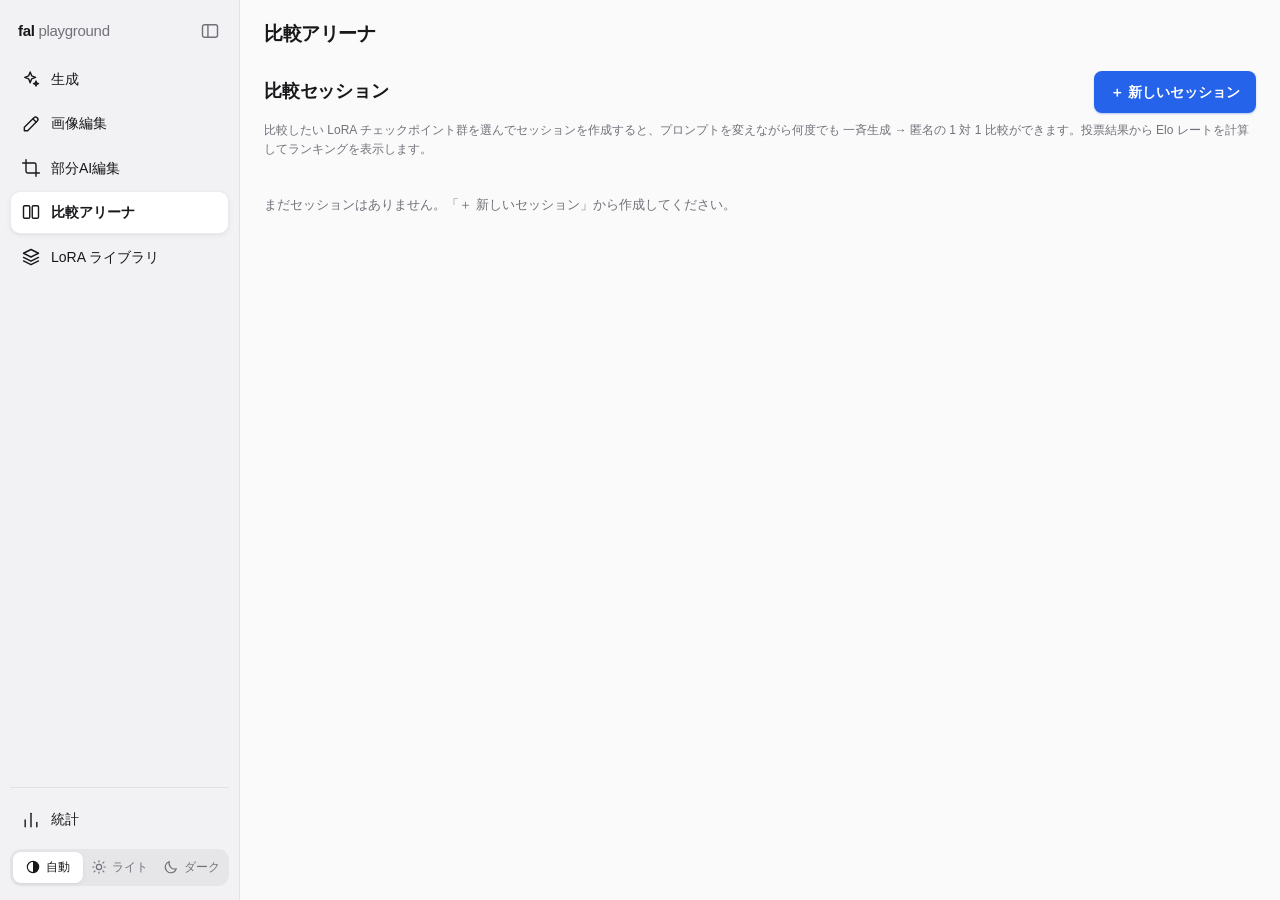
==== arena.html @ c0478696 "比較アリーナ: リーダーボードに Elo グラフを併記 Elo の数字だけでは「どの学習ステップでピークか」「その後は落ちているか」 といった傾向がつかみにくかったので、チェックポイントを学習ステップ" ====
<!doctype html>
<html lang="ja" data-theme="auto">
<head>
<meta charset="utf-8">
<meta name="viewport" content="width=device-width, initial-scale=1, viewport-fit=cover">
<title>LoRA 比較アリーナ - fal playground</title>
<link rel="stylesheet" href="style.css">
<script>
/* 保存済みのテーマとサイドバーの開閉は、描画前に反映する。
   後から JS で当てると、明→暗の切り替わりや幅の跳ねが一瞬見えてしまう */
(function () {
  try {
    var d = document.documentElement, s = localStorage;
    d.dataset.theme = s.getItem('fal_theme') || 'auto';
    d.dataset.sidebar = s.getItem('fal_sidebar') || 'open';
  } catch (e) { /* ストレージが使えない環境では既定のまま */ }
})();
</script>
<script src="store.js" defer></script>
<script src="lora-library.js" defer></script>
<script src="device-sync.js" defer></script>
<script src="arena-chart.js" defer></script>
<script src="arena.js" defer></script>
</head>
<body>

<div class="shell">

<!-- サイドバーの中身は shell.js が描画する（全ページ共通） -->
<aside id="appSidebar" class="sidebar" aria-label="ナビゲーション"></aside>

<div class="shell-body">

<main class="arena-main">

  <!-- セッション一覧 -->
  <section id="sessionListView">
    <div class="arena-head">
      <h2>比較セッション</h2>
      <button id="newSessionBtn" class="primary-btn">＋ 新しいセッション</button>
    </div>
    <p class="hint">
      比較したい LoRA チェックポイント群を選んでセッションを作成すると、プロンプトを変えながら何度でも
      一斉生成 → 匿名の 1 対 1 比較ができます。投票結果から Elo レートを計算してランキングを表示します。
    </p>
    <div id="sessionList" class="session-list"></div>
  </section>

  <!-- セッション詳細 -->
  <section id="sessionView" hidden>
    <div class="session-head">
      <button id="backBtn" class="ghost-btn small" type="button">← 一覧</button>
      <h2 id="sessionTitle"></h2>
      <span id="sessionMeta" class="meta"></span>
      <button id="deleteSessionBtn" class="ghost-btn small danger" type="button">セッションを削除</button>
    </div>

    <div class="arena-layout">
      <div class="arena-col-main">

        <div class="panel arena-panel">
          <h3>新しいラウンド（全チェックポイントで一斉生成）</h3>
          <label class="field">
            <span class="label">プロンプト</span>
            <textarea id="roundPrompt" rows="3" placeholder="生成したい画像を英語で記述..." spellcheck="false"></textarea>
          </label>
          <div class="row">
            <label class="field">
              <span class="label">サイズ</span>
              <select id="roundSize"></select>
            </label>
            <label class="field num-field">
              <span class="label">ステップ数</span>
              <input id="roundSteps" type="number" min="1" max="100" placeholder="既定">
            </label>
            <label class="field num-field">
              <span class="label">ガイダンス</span>
              <input id="roundGuidance" type="number" min="0" max="30" step="0.5" placeholder="既定">
            </label>
          </div>
          <div class="round-start-row">
            <button id="startRoundBtn" class="primary-btn" type="button">生成する</button>
            <button id="abortRoundBtn" class="ghost-btn" type="button" hidden>中断</button>
            <div id="roundProgress" class="status" hidden></div>
          </div>
          <div id="arenaError" class="error" role="alert" hidden></div>
        </div>

        <div class="panel arena-panel" id="votePanel" hidden>
          <div class="vote-head">
            <h3>匿名比較</h3>
            <span id="voteRoundLabel" class="meta"></span>
            <span id="voteCount" class="meta"></span>
          </div>
          <div class="vote-pair">
            <div class="vote-side">
              <img id="voteImgA" alt="A">
              <button id="voteABtn" class="primary-btn" type="button">← こちらが良い</button>
            </div>
            <div class="vote-side">
              <img id="voteImgB" alt="B">
              <button id="voteBBtn" class="primary-btn" type="button">こちらが良い →</button>
            </div>
          </div>
          <div class="vote-actions">
            <button id="voteDrawBtn" class="ghost-btn" type="button">引き分け（D）</button>
            <button id="voteSkipBtn" class="ghost-btn" type="button">スキップ（S）</button>
            <button id="voteUndoBtn" class="ghost-btn" type="button">直前の投票を取り消す</button>
          </div>
          <div class="hint">キーボード: ← / → で投票、D 引き分け、S スキップ。画像クリックで拡大（拡大中も ← / → は投票）。</div>
          <div id="voteLog" class="vote-log"></div>
        </div>

      </div>
      <div class="arena-col-side">

        <div class="panel arena-panel">
          <div class="lb-head">
            <h3>リーダーボード（Elo）</h3>
            <select id="lbScope"></select>
          </div>
          <div id="lbChartWrap" class="lb-chart-wrap" hidden>
            <div class="lb-chart-head">
              <span class="meta">Elo と 90% 区間（点にホバーで詳細）</span>
              <div id="lbOrder" class="seg lb-order" role="group" aria-label="グラフの並び順">
                <button type="button" class="seg-btn active" data-order="step">ステップ順</button>
                <button type="button" class="seg-btn" data-order="elo">Elo 順</button>
              </div>
            </div>
            <div id="lbChart" class="lb-chart"></div>
          </div>
          <table class="lb-table">
            <thead>
              <tr><th>#</th><th>チェックポイント</th><th class="num">Elo</th><th class="num">試合</th><th class="num">勝-分-負</th></tr>
            </thead>
            <tbody id="lbBody"></tbody>
          </table>
          <div id="lbStatus" class="lb-status" hidden></div>
          <div id="lbEmpty" class="hint" hidden>まだ投票がありません。ラウンドを生成して匿名比較で投票すると、ここにランキングが表示されます。</div>
        </div>

        <div class="panel arena-panel">
          <h3>ラウンド履歴</h3>
          <div id="roundList" class="round-list"></div>
        </div>

      </div>
    </div>
  </section>
</main>

</div><!-- /.shell-body -->
</div><!-- /.shell -->

<!-- セッション作成ダイアログ -->
<dialog id="sessionDialog" class="key-dialog session-dialog">
  <form method="dialog" class="key-form">
    <h2>新しい比較セッション</h2>
    <label class="field">
      <span class="label">セッション名</span>
      <input id="sessionName" type="text" spellcheck="false" autocomplete="off">
    </label>
    <div class="row">
      <label class="field">
        <span class="label">モデル</span>
        <select id="sessionModel"></select>
      </label>
      <label class="field num-field scale-field">
        <span class="label">LoRA scale</span>
        <input id="sessionScale" type="number" min="0" max="2" step="0.05" value="1">
      </label>
    </div>
    <label class="field" id="sessionCustomModelField" hidden>
      <span class="label">カスタムモデル ID</span>
      <input id="sessionCustomModel" type="text" placeholder="fal-ai/..." spellcheck="false">
    </label>

    <div class="field">
      <span class="label">参加チェックポイント（LoRA ライブラリから選択）</span>
      <div class="range-row">
        <select id="rangeStart"></select>
        <span class="range-tilde">〜</span>
        <select id="rangeEnd"></select>
        <button id="rangeAddBtn" class="ghost-btn small" type="button">範囲を選択</button>
      </div>
      <div class="plist-actions">
        <button id="plistAllBtn" class="ghost-btn small" type="button">すべて選択</button>
        <button id="plistNoneBtn" class="ghost-btn small" type="button">すべて解除</button>
        <span id="plistCount" class="meta"></span>
      </div>
      <div id="plist" class="plist"></div>
      <div class="hint">2 つの LoRA を「範囲を選択」で指定すると、名前順（バージョン番号順）でその間にあるチェックポイントもすべて個別の参加者として選択されます。</div>
    </div>

    <div id="sessionDialogError" class="error" hidden></div>
    <div class="key-actions">
      <button value="cancel" class="ghost-btn" formnovalidate type="submit">キャンセル</button>
      <button value="create" id="createSessionBtn" class="primary-btn" type="submit">セッションを作成</button>
    </div>
  </form>
</dialog>

<div id="lightbox" class="lightbox" hidden>
  <button id="lightboxClose" class="lightbox-close mobile-only" type="button" aria-label="閉じる">✕</button>
  <img alt="">
</div>

<script src="shell.js"></script>
</body>
</html>
---- style.css ----
/* ---------- theme ---------- */
:root {
  --bg: #fafafa;
  --panel: #ffffff;
  --text: #18181b;
  --muted: #71717a;
  --border: #e4e4e7;
  --accent: #2563eb;
  --accent-hover: #1d4ed8;
  --accent-text: #ffffff;
  --danger: #dc2626;
  --warn: #d97706;
  --success: #16a34a;
  /* 重なりの階層はシャドウの深さで表現する（浮いているものほど深い） */
  --shadow: 0 1px 2px rgb(0 0 0 / 0.04), 0 2px 6px rgb(0 0 0 / 0.04);
  --shadow-raised: 0 2px 6px rgb(0 0 0 / 0.06), 0 8px 24px rgb(0 0 0 / 0.10);
  --shadow-floating: 0 4px 12px rgb(0 0 0 / 0.10), 0 24px 60px rgb(0 0 0 / 0.22);
  /* 半透明マテリアル: バー類は背後をぼかして透かし、コンテンツが下を流れる */
  --material: rgb(255 255 255 / 0.72);
  --hairline: rgb(0 0 0 / 0.07);
  /* サイドバーは本文よりわずかに沈ませて、操作の層と内容の層を分ける */
  --sidebar-bg: #f2f2f4;
  --nav-hover: rgb(0 0 0 / 0.05);
  --nav-active: color-mix(in srgb, var(--accent) 12%, transparent);
  /* 現在地の項目。サイドバーより明るい面を置いて浮かせる（色では示さない） */
  --nav-current: #ffffff;
  --nav-current-edge: rgb(0 0 0 / 0.08);
  color-scheme: light;
}

[data-theme="dark"] {
  --bg: #101012;
  --panel: #18181b;
  --text: #f4f4f5;
  --muted: #a1a1aa;
  --border: #2a2a2e;
  --accent: #3b82f6;
  --accent-hover: #60a5fa;
  --accent-text: #0b1220;
  --danger: #f87171;
  --warn: #fbbf24;
  --success: #4ade80;
  --shadow: 0 1px 2px rgb(0 0 0 / 0.3), 0 2px 6px rgb(0 0 0 / 0.25);
  --shadow-raised: 0 2px 6px rgb(0 0 0 / 0.35), 0 8px 24px rgb(0 0 0 / 0.4);
  --shadow-floating: 0 4px 12px rgb(0 0 0 / 0.4), 0 24px 60px rgb(0 0 0 / 0.55);
  --material: rgb(20 20 23 / 0.72);
  --hairline: rgb(255 255 255 / 0.09);
  --sidebar-bg: #0b0b0d;
  --nav-hover: rgb(255 255 255 / 0.07);
  --nav-active: color-mix(in srgb, var(--accent) 20%, transparent);
  --nav-current: rgb(255 255 255 / 0.10);
  --nav-current-edge: rgb(255 255 255 / 0.14);
  color-scheme: dark;
}

@media (prefers-color-scheme: dark) {
  [data-theme="auto"] {
    --bg: #101012;
    --panel: #18181b;
    --text: #f4f4f5;
    --muted: #a1a1aa;
    --border: #2a2a2e;
    --accent: #3b82f6;
    --accent-hover: #60a5fa;
    --accent-text: #0b1220;
    --danger: #f87171;
    --warn: #fbbf24;
    --success: #4ade80;
    --shadow: 0 1px 2px rgb(0 0 0 / 0.3), 0 2px 6px rgb(0 0 0 / 0.25);
    --shadow-raised: 0 2px 6px rgb(0 0 0 / 0.35), 0 8px 24px rgb(0 0 0 / 0.4);
    --shadow-floating: 0 4px 12px rgb(0 0 0 / 0.4), 0 24px 60px rgb(0 0 0 / 0.55);
    --material: rgb(20 20 23 / 0.72);
    --hairline: rgb(255 255 255 / 0.09);
    --sidebar-bg: #0b0b0d;
    --nav-hover: rgb(255 255 255 / 0.07);
    --nav-active: color-mix(in srgb, var(--accent) 20%, transparent);
    --nav-current: rgb(255 255 255 / 0.10);
    --nav-current-edge: rgb(255 255 255 / 0.14);
    color-scheme: dark;
  }
}

/* ---------- shape ---------- */
:root {
  /* 角丸は 2 段階だけ。面（パネル・カード）と、その中の部品（入力・ボタン） */
  --radius-panel: 12px;
  --radius-control: 8px;
  /* サイドバーの幅。畳むとアイコンだけのレールになる */
  --sidebar-w: 240px;
}

[data-sidebar="rail"] { --sidebar-w: 64px; }

/* ---------- motion ---------- */
:root {
  /* 既定はオーバーシュートなしの減衰カーブ（damping 1.0 相当）。
     跳ねる動きは勢いを伴う操作にだけ使う */
  --spring: cubic-bezier(0.32, 0.72, 0, 1);
  --dur-press: 0.1s;   /* 押下は即時に */
  --dur-quick: 0.2s;
  --dur-move: 0.35s;
}

/* ---------- base ---------- */
* { box-sizing: border-box; }

[hidden] { display: none !important; }

body {
  margin: 0;
  font-family: -apple-system, BlinkMacSystemFont, "Segoe UI", Roboto,
    "Hiragino Sans", "Noto Sans JP", sans-serif;
  font-size: 14px;
  line-height: 1.6;
  background: var(--bg);
  color: var(--text);
  /* テーマ切替（自動含む）で明暗が急にジャンプしないようにならす */
  transition: background-color 0.25s ease, color 0.25s ease;
}

a { color: var(--accent); }

/* 見出しはサイズに応じてトラッキングを詰める（大きい文字ほど負に） */
h2, h3 { letter-spacing: -0.01em; line-height: 1.3; }

/* ---------- 画面遷移 ---------- */
/* 画面ごとに別ページなので、移るたびに一度白くなる。それが「ワンテンポ遅れる」
   印象の正体でもあるため、前後の画面を短くクロスフェードでつなぐ。
   サイドバーとページバーには名前を付けて前後で同じものとして扱わせ、
   その場に留めたまま本文だけを入れ替える（現在地のハイライトだけが移る）。
   未対応のブラウザでは何も起きない＝これまでどおり */
@view-transition { navigation: auto; }

.sidebar { view-transition-name: app-sidebar; }
.pagebar { view-transition-name: app-pagebar; }

::view-transition-old(root), ::view-transition-new(root),
::view-transition-old(app-sidebar), ::view-transition-new(app-sidebar),
::view-transition-old(app-pagebar), ::view-transition-new(app-pagebar) {
  animation-duration: var(--dur-quick);
  animation-timing-function: var(--spring);
}

/* ---------- shell（サイドバー + ページバー） ---------- */
/* 画面ごとの機能はすべて左のサイドバーに集約する。上部に横並びのバーを置くと、
   項目が増えるたびに幅を食い合い、スマホでは横スクロールに追いやられていた。
   縦に並べれば増減に強く、今どの画面にいるかも一目で分かる。 */

.shell {
  display: flex;
  align-items: flex-start;
  min-height: 100vh;
  min-height: 100svh;
}

.shell-body {
  flex: 1;
  min-width: 0;
}

.sidebar {
  position: sticky;
  top: 0;
  z-index: 40;
  flex: none;
  width: var(--sidebar-w);
  height: 100vh;
  height: 100svh;
  display: flex;
  flex-direction: column;
  gap: 4px;
  /* viewport-fit=cover 対応。左端の切り欠きにも潜らせない */
  padding: 14px 10px calc(14px + env(safe-area-inset-bottom));
  padding-top: calc(14px + env(safe-area-inset-top));
  padding-left: calc(10px + env(safe-area-inset-left));
  background: var(--sidebar-bg);
  border-right: 1px solid var(--hairline);
  /* 畳むときは幅だけを動かす。中身の位置は動かさない（視線が散る） */
  transition: width var(--dur-move) var(--spring);
  overflow-x: hidden;
  overflow-y: auto;
  scrollbar-width: thin;
}

/* 引き出しを開いたときの移動先。器そのものなのでリングは出さない */
.sidebar:focus { outline: none; }

.sidebar-head {
  display: flex;
  align-items: center;
  gap: 6px;
  min-height: 36px;
  padding: 0 2px 6px;
}

.sidebar-brand {
  flex: 1;
  min-width: 0;
  padding-left: 6px;
  font-size: 15px;
  font-weight: 700;
  letter-spacing: -0.02em;
  color: var(--text);
  text-decoration: none;
  white-space: nowrap;
  overflow: hidden;
  text-overflow: ellipsis;
}

.sidebar-brand span { font-weight: 400; color: var(--muted); }

.sidebar-btn {
  flex: none;
  width: 34px;
  height: 34px;
  display: grid;
  place-items: center;
  border: none;
  background: none;
  color: var(--muted);
  border-radius: var(--radius-control);
  transition: background var(--dur-quick) ease, color var(--dur-quick) ease;
}

.sidebar-btn:hover { background: var(--nav-hover); color: var(--text); }

/* 閉じる ✕ はドロワー（幅の狭いとき）だけの操作 */
.sidebar-btn.drawer-only { display: none; }

.sidebar-nav {
  display: flex;
  flex-direction: column;
  gap: 2px;
}

.sidebar-foot {
  margin-top: auto;
  padding-top: 10px;
  display: flex;
  flex-direction: column;
  gap: 8px;
  border-top: 1px solid var(--hairline);
}

.nav-item {
  display: flex;
  align-items: center;
  gap: 10px;
  width: 100%;
  padding: 9px 10px;
  /* 現在地の枠ぶんを全項目で確保しておく（box-sizing: border-box なので
     枠が付いても大きさは変わらず、画面を移っても行の高さが動かない） */
  border: 1px solid transparent;
  background: none;
  border-radius: 10px;
  color: var(--text);
  font: inherit;
  font-weight: 500;
  text-align: left;
  text-decoration: none;
  white-space: nowrap;
  overflow: hidden;
  transition: background var(--dur-quick) ease, color var(--dur-quick) ease,
    border-color var(--dur-quick) ease, box-shadow var(--dur-quick) ease;
}

.nav-item:hover { background: var(--nav-hover); }
.nav-item:active { background: var(--nav-active); }

/* 現在地は、まわりより明るい面が薄く浮き出ている形で示す。
   文字色だけだと畳んだとき（アイコンのみ）に分からず、色で示すと
   テーマやコントラスト設定で読みにくくなるので、面と影で示す */
.nav-item.active {
  background: var(--nav-current);
  border-color: var(--nav-current-edge);
  color: var(--text);
  font-weight: 600;
  box-shadow: var(--shadow);
}

.nav-item .icon,
.pagebar-menu .icon,
.sidebar-btn .icon {
  width: 20px;
  height: 20px;
  flex: none;
}

.nav-label {
  min-width: 0;
  overflow: hidden;
  text-overflow: ellipsis;
}

/* テーマは巡回ボタンではなく 3 択にする。今どれを選んでいるかが常に見える */
.theme-seg {
  display: flex;
  gap: 2px;
  padding: 3px;
  border-radius: 11px;
  background: var(--nav-hover);
}

.theme-btn {
  flex: 1;
  min-width: 0;
  display: flex;
  align-items: center;
  justify-content: center;
  gap: 5px;
  padding: 6px 4px;
  border: none;
  background: none;
  border-radius: 8px;
  color: var(--muted);
  font-size: 12px;
  transition: background var(--dur-quick) ease, color var(--dur-quick) ease;
}

.theme-btn .icon { width: 16px; height: 16px; flex: none; }
.theme-btn:hover { color: var(--text); }

.theme-btn[aria-pressed="true"] {
  background: var(--panel);
  color: var(--text);
  box-shadow: var(--shadow);
}

.theme-label { overflow: hidden; text-overflow: ellipsis; }

/* ---------- ページバー ---------- */
/* PC では画面名の見出しだけ。狭いときだけハンバーガー付きの固定バーになる */
.pagebar {
  display: flex;
  align-items: center;
  gap: 8px;
  max-width: 1400px;
  margin: 0 auto;
  padding: 22px 24px 0;
}

[data-page="edit.html"] .pagebar,
[data-page="library.html"] .pagebar { max-width: 760px; }
[data-page="imgedit.html"] .pagebar { max-width: 860px; }
[data-page="imgedit.html"] .pagebar,
[data-page="library.html"] .pagebar { padding-inline: 16px; }

.pagebar-title {
  margin: 0;
  font-size: 19px;
  font-weight: 650;
  letter-spacing: -0.02em;
  line-height: 1.3;
}

.pagebar-menu { display: none; }

.shell-scrim {
  position: fixed;
  inset: 0;
  /* 下部固定の生成バー（z-index: 50）ごと暗くする */
  z-index: 55;
  background: rgb(0 0 0 / 0.4);
  -webkit-backdrop-filter: blur(3px);
  backdrop-filter: blur(3px);
  animation: fade-in var(--dur-quick) ease;
}

/* 常設サイドバー（901px 以上）だけの畳んだ状態 */
@media (min-width: 901px) {
  [data-sidebar="rail"] .sidebar-brand { display: none; }
  [data-sidebar="rail"] .sidebar-head { justify-content: center; padding-inline: 0; }
  [data-sidebar="rail"] .nav-label,
  [data-sidebar="rail"] .theme-label { display: none; }

  [data-sidebar="rail"] .nav-item {
    justify-content: center;
    padding-inline: 0;
  }

  /* 畳んだ幅では 3 つ横に並ばないので縦に積む */
  [data-sidebar="rail"] .theme-seg { flex-direction: column; }
  [data-sidebar="rail"] .theme-btn { padding: 8px 4px; }
}

/* ドロワー（900px 以下）: 常設をやめて、上から重なる引き出しにする */
@media (max-width: 900px) {
  .sidebar {
    position: fixed;
    top: 0;
    left: 0;
    bottom: 0;
    height: auto;
    width: min(272px, 85vw);
    background: var(--panel);
    box-shadow: var(--shadow-floating);
    transform: translateX(-100%);
    transition: transform var(--dur-move) var(--spring);
    /* 下部固定の生成バー（z-index: 50）より前に出す */
    z-index: 60;
  }

  [data-drawer="open"] .sidebar { transform: none; }

  .sidebar-btn.drawer-only { display: grid; }
  #sidebarToggle { display: none; }

  .pagebar {
    position: sticky;
    top: 0;
    z-index: 30;
    max-width: none;
    padding: 10px 16px;
    padding-top: calc(10px + env(safe-area-inset-top));
    padding-left: calc(16px + env(safe-area-inset-left));
    padding-right: calc(16px + env(safe-area-inset-right));
    background: var(--material);
    -webkit-backdrop-filter: blur(20px) saturate(180%);
    backdrop-filter: blur(20px) saturate(180%);
    border-bottom: 1px solid var(--hairline);
  }

  [data-page] .pagebar { max-width: none; padding-inline: 16px; }

  .pagebar-menu {
    display: grid;
    place-items: center;
    width: 40px;
    height: 40px;
    margin-left: -8px;
    border: none;
    background: none;
    border-radius: 10px;
    color: var(--text);
  }

  .pagebar-menu:active { background: var(--nav-hover); }
  .pagebar-title { font-size: 17px; }
}

/* ---------- layout ---------- */
/* 列は minmax(0, 1fr) にする。1fr だけだと最小幅が auto になり、
   折り返せない中身（select の長いモデル名など）の固有幅で列が
   ビューポートより広がってページ全体が横にはみ出す（スマホで
   縮小表示・右に余白ができる）ため */
.layout {
  display: grid;
  grid-template-columns: 340px minmax(0, 1fr);
  gap: 24px;
  max-width: 1400px;
  margin: 0 auto;
  padding: 24px;
}

@media (max-width: 900px) {
  .layout { grid-template-columns: minmax(0, 1fr); }
}

.panel {
  background: var(--panel);
  border: 1px solid var(--border);
  border-radius: var(--radius-panel);
  box-shadow: var(--shadow);
}

/* ---------- controls ---------- */
.controls {
  padding: 20px;
  display: flex;
  flex-direction: column;
  gap: 14px;
  align-self: start;
  position: sticky;
  top: 24px;
  /* パネルが縦長でも生成ボタンに届くよう、はみ出し分は内部スクロール */
  max-height: calc(100vh - 48px);
  max-height: calc(100svh - 48px);
  overflow-y: auto;
}

@media (max-width: 900px) {
  .controls {
    position: static;
    max-height: none;
    overflow: visible;
  }
}

.field {
  display: flex;
  flex-direction: column;
  gap: 5px;
}

.label {
  font-size: 12px;
  font-weight: 600;
  color: var(--muted);
}

.label em {
  font-style: normal;
  font-weight: 400;
}

input, select, textarea {
  font: inherit;
  /* 16px 未満だと iOS Safari がフォーカス時に自動ズームする */
  font-size: 16px;
  color: var(--text);
  background: var(--bg);
  border: 1px solid var(--border);
  border-radius: var(--radius-control);
  padding: 8px 10px;
  width: 100%;
  transition: border-color var(--dur-quick) ease, box-shadow var(--dur-quick) ease;
}

input:focus, select:focus, textarea:focus {
  outline: none;
  border-color: var(--accent);
  box-shadow: 0 0 0 3px color-mix(in srgb, var(--accent) 22%, transparent);
}

textarea { resize: vertical; min-height: 80px; }

.row { display: flex; gap: 10px; }
.row .field { flex: 1; }
.num-field { max-width: 90px; }

.advanced {
  border: 1px solid var(--border);
  border-radius: 8px;
  padding: 0;
}

.advanced summary {
  cursor: pointer;
  padding: 8px 12px;
  font-size: 12px;
  font-weight: 600;
  color: var(--muted);
  user-select: none;
}

.advanced-body {
  padding: 4px 12px 12px;
  display: flex;
  flex-direction: column;
  gap: 12px;
}

.seed-row {
  display: flex;
  align-items: center;
  gap: 10px;
}

.seed-row input[type="number"] {
  flex: 1;
  min-width: 0;
}

.seed-lock {
  display: flex;
  align-items: center;
  gap: 6px;
  font-size: 13px;
  color: var(--muted);
  cursor: pointer;
  white-space: nowrap;
}

.seed-lock input {
  width: auto;
  margin: 0;
  accent-color: var(--accent);
}

/* ---------- lora ---------- */
/* PC ではアコーディオンとして振る舞わせない（常時展開・従来のラベル見た目） */
details.lora-accordion { display: block; }

.lora-accordion > summary {
  list-style: none;
  pointer-events: none;
  user-select: none;
}

.lora-accordion > summary::-webkit-details-marker { display: none; }

/* 畳めること自体に意味があるアコーディオン（詳細設定など）は、PC でも
   summary を押せるようにする。上の pointer-events: none は「PC では常に開いた
   まま見せる」ための指定で、open が付いていない details に効くと二度と
   開けなくなる */
.lora-accordion.collapsible > summary {
  pointer-events: auto;
  cursor: pointer;
}

.lora-accordion.collapsible > summary::before { content: "\25B8 "; }
.lora-accordion.collapsible[open] > summary::before { content: "\25BE "; }

.lora-accordion > :not(summary) { margin-top: 8px; }

.lora-list {
  display: flex;
  flex-direction: column;
  gap: 8px;
}

.lora-list:empty { display: none; }

.lora-row {
  border: 1px solid var(--border);
  border-radius: 8px;
  padding: 10px;
  display: flex;
  flex-direction: column;
  gap: 8px;
}

.lora-scale {
  display: flex;
  align-items: center;
  gap: 8px;
}

.lora-scale .scale-label {
  font-size: 12px;
  color: var(--muted);
}

.lora-scale input[type="range"] {
  flex: 1;
  width: auto;
  min-width: 0;
  padding: 0;
  border: none;
  background: transparent;
  accent-color: var(--accent);
}

.lora-scale input[type="range"]:focus { outline: none; }

.lora-scale input[type="number"] { width: 64px; flex-shrink: 0; }

.lora-scale button { flex-shrink: 0; }

.lora-actions {
  display: flex;
  gap: 8px;
  flex-wrap: wrap;
  align-items: center;
}
.lora-actions a.ghost-btn { text-decoration: none; }

/* チェックポイント指定版の選択行（.lora-row の構造を流用） */
.ckpt-hint {
  margin-top: 6px;
  font-size: 12px;
  color: var(--muted);
}

.lora-head {
  display: flex;
  gap: 8px;
}

.lora-head .lora-select {
  flex: 1;
  min-width: 0;
}

/* 有効 / 無効の切り替え。押すたびに入れ替わるので、ボタンには「今の状態」を出す */
.lora-onoff {
  flex-shrink: 0;
  min-width: 3.6em;
}

.lora-onoff[aria-pressed="false"] {
  color: var(--muted);
  border-style: dashed;
}

/* 無効にした行は薄くする。行も重みも残っているが、効いていないことが分かるように */
.lora-row.lora-off > :not(.lora-head) {
  opacity: 0.45;
}

.lora-row.lora-off .lora-select {
  color: var(--muted);
}

/* ---------- lora compare ---------- */
.compare-toggle {
  display: flex;
  align-items: center;
  gap: 8px;
  font-size: 13px;
  color: var(--muted);
  cursor: pointer;
  margin-top: 2px;
}

.compare-toggle input {
  width: auto;
  margin: 0;
  accent-color: var(--accent);
}

.compare-field {
  gap: 10px;
}

#variantList {
  display: flex;
  flex-direction: column;
  gap: 10px;
}

.variant {
  border: 1px solid var(--border);
  border-radius: 8px;
  padding: 10px;
  display: flex;
  flex-direction: column;
  gap: 8px;
}

.variant-head {
  display: flex;
  align-items: center;
  justify-content: space-between;
}

.variant-title {
  font-size: 12px;
  font-weight: 600;
  color: var(--text);
}

.compare-grid {
  display: grid;
  grid-template-columns: repeat(auto-fit, minmax(min(220px, 100%), 1fr));
  gap: 16px;
}

.compare-col {
  display: flex;
  flex-direction: column;
  gap: 8px;
}

.compare-col-title {
  font-size: 13px;
  font-weight: 600;
  overflow: hidden;
  text-overflow: ellipsis;
  white-space: nowrap;
}

.compare-img {
  width: 100%;
  height: auto;
  border-radius: 8px;
  border: 1px solid var(--border);
  display: block;
}

.compare-col .ghost-btn { align-self: flex-start; }

/* 実行中に出ているのは前回の結果。新しいものと取り違えないよう、
   薄くして見出しに印を出す（出来上がったら元に戻る） */
.edit-result .stale-badge { display: none; }
.edit-result.stale .stale-badge {
  display: inline-block;
  margin-left: 8px;
  padding: 2px 7px;
  border-radius: 6px;
  background: var(--warn);
  color: #ffffff;
  font-size: 11px;
  font-weight: 600;
  vertical-align: middle;
}
.edit-result.stale img { opacity: 0.55; }

/* まだサーバーに取り込めていない画像を持つ記録。提供元の CDN が消したら
   失われるので、枠と印で見分けられるようにする。裏の片付けで取り込まれれば、
   次にギャラリーを取り直したときに消える */
.gallery-item.external,
.gallery-item.external:hover { border-color: var(--warn); }

.external-badge {
  position: absolute;
  top: 6px;
  right: 6px;
  background: var(--warn);
  color: #ffffff;
  font-size: 11px;
  font-weight: 600;
  padding: 2px 7px;
  border-radius: 6px;
}

.compare-badge {
  position: absolute;
  top: 6px;
  left: 6px;
  background: var(--accent);
  color: var(--accent-text);
  font-size: 11px;
  font-weight: 600;
  padding: 2px 7px;
  border-radius: 6px;
}

/* ---------- custom resolution ---------- */
.custom-size {
  border: 1px solid var(--border);
  border-radius: 8px;
  padding: 12px;
  gap: 10px;
}

.size-inputs {
  display: flex;
  align-items: flex-end;
  gap: 8px;
}

.size-dim {
  flex: 1;
  display: flex;
  flex-direction: column;
  gap: 5px;
}

.icon-btn {
  flex-shrink: 0;
  width: 36px;
  height: 36px;
  padding: 0;
  font-size: 15px;
  line-height: 1;
}

.size-hint {
  display: flex;
  justify-content: space-between;
  font-size: 12px;
  color: var(--muted);
}

/* ---------- buttons ---------- */
button { font: inherit; cursor: pointer; -webkit-tap-highlight-color: transparent; }

button:focus-visible, a.ghost-btn:focus-visible, a.nav-item:focus-visible {
  outline: 2px solid var(--accent);
  outline-offset: 2px;
}

/* 押下の瞬間（pointer-down）に沈み、離すとスプリングで戻る。
   click を待ってからの反応は死んで見える */
.primary-btn, .ghost-btn {
  transition: background var(--dur-quick) ease,
    border-color var(--dur-quick) ease,
    transform var(--dur-move) var(--spring);
}

.primary-btn:active:not(:disabled),
.ghost-btn:active {
  transform: scale(0.97);
  transition-duration: var(--dur-press), var(--dur-press), var(--dur-press);
}

.primary-btn {
  background: var(--accent);
  color: var(--accent-text);
  border: none;
  border-radius: var(--radius-control);
  padding: 10px 16px;
  font-weight: 600;
  box-shadow: 0 1px 2px color-mix(in srgb, var(--accent) 35%, transparent);
}

.primary-btn:hover:not(:disabled) { background: var(--accent-hover); }
.primary-btn:disabled { opacity: 0.55; cursor: default; }

.ghost-btn {
  background: transparent;
  color: var(--text);
  border: 1px solid var(--border);
  border-radius: var(--radius-control);
  padding: 6px 12px;
  white-space: nowrap;
}

.ghost-btn:hover { border-color: var(--muted); }
.ghost-btn.small { font-size: 12px; padding: 4px 10px; }

/* ---------- generate area ---------- */
.generate-area {
  display: flex;
  flex-direction: column;
  gap: 14px;
}

/* ジョブ一覧・注記・エラーの入れ物。ボックスは作らず、中身を generate-area の
   flex に直接ぶら下げ、order でボタンより上に並べる（PC・モバイル共通）。
   生成ボタンは flex の最後・下端に残るため、ジョブが増減しても位置が動かない */
.job-stack { display: contents; }
.generate-area .job-list,
.generate-area .job-hint,
.generate-area .error { order: -1; }

/* PC / タブレット: フォームが縦に長くてもスクロールせずに生成ボタンへ届くよう、
   コントロールパネルの下端に貼り付ける（パネル内スクロール時も常に見える） */
@media (min-width: 431px) {
  /* パネルの下 padding は generate-area 側で持つ。
     負の margin-bottom で padding を覆う方式だと、sticky の bottom: 0 が
     マージンボックス基準で解決され、貼り付き位置が 20px 浮いて下に
     透明な隙間ができる（背後のフォームが透ける）ため */
  .controls { padding-bottom: 0; }

  /* ジョブ一覧はボタンの上（order: -1）に通常フローで積む。バー全体が下端に
     貼り付いているため、ジョブが増えるとバーは上へ伸び、最下段のボタンは
     動かない。overlay と違いフォームに重ならず、隠れた設定もスクロールで
     たどれる。ジョブが多いときは job-list 側が内部スクロールで高さを抑える */
  .generate-area {
    position: sticky;
    bottom: 0;
    z-index: 5;
    margin: 0 -20px; /* パネルの左右 padding ぶん広げて背景で覆う */
    padding: 12px 20px 20px;
    /* 半透明マテリアル: 背後のフォームがぼけて透け、バーが「浮いている」ことが分かる */
    background: var(--material);
    -webkit-backdrop-filter: blur(20px) saturate(180%);
    backdrop-filter: blur(20px) saturate(180%);
    border-top: 1px solid var(--hairline);
    border-radius: 0 0 12px 12px;
  }
}

/* ---------- running jobs ---------- */
/* 生成中も追加リクエストを送れるため、実行中のジョブは 1 件 = 1 行の
   コンパクトな表示で並べる。件数が多いときはリスト内でスクロールし、
   フォームや生成ボタンを圧迫しない */
.job-list {
  display: flex;
  flex-direction: column;
  gap: 6px;
  max-height: 150px;
  overflow-y: auto;
}

.job-list:empty { display: none; }

.job-row {
  display: flex;
  align-items: center;
  gap: 8px;
  font-size: 13px;
  /* 長いステータス（比較モードの試行表示など）でもプロンプトや ✕ を
     押し出さず、収まらない分は折り返す */
  flex-wrap: wrap;
}

.job-row .status {
  flex: none;
  white-space: nowrap;
  /* 経過秒の桁替わりで行がガタつかないよう数字を等幅にする */
  font-variant-numeric: tabular-nums;
}

/* プロンプト / エラーは 1 行に省略表示し、クリックで全文表示を切り替える。
   flex-basis を 0 にしておくと、折り返し判定が本文の長さではなく
   min-width で行われる（コンテンツ幅 auto だと長文が常に折り返されてしまう） */
.job-row .job-prompt,
.job-row .error {
  flex: 1 1 0;
  min-width: 8em;
  overflow: hidden;
  text-overflow: ellipsis;
  white-space: nowrap;
  cursor: pointer;
}

.job-row .job-prompt { color: var(--muted); }

.job-row .expanded {
  white-space: normal;
  overflow: visible;
}

.job-row .job-x {
  flex: none;
  padding: 2px 8px;
}

/* Modal 版ジョブの実行中だけ出す共通の注意書き（各行には出さない） */
.job-hint {
  font-size: 12px;
  color: var(--muted);
}

/* ---------- status / error ---------- */
.status {
  font-size: 13px;
  color: var(--muted);
  display: flex;
  align-items: center;
  gap: 8px;
}

.status::before {
  content: "";
  width: 12px;
  height: 12px;
  border: 2px solid var(--border);
  border-top-color: var(--accent);
  border-radius: 50%;
  animation: spin 0.8s linear infinite;
  flex-shrink: 0;
}

@keyframes spin { to { transform: rotate(360deg); } }

/* 完了メッセージ用: スピナーを回し続けず、チェックマークに置き換える */
.status.done::before {
  content: "✓";
  width: auto;
  height: auto;
  border: none;
  border-radius: 0;
  animation: none;
  color: var(--success);
  font-weight: 700;
}

.error {
  font-size: 13px;
  color: var(--danger);
  word-break: break-word;
}

/* ---------- detail ---------- */
.detail {
  padding: 20px;
  min-height: 320px;
  display: flex;
  flex-direction: column;
  gap: 16px;
}

.detail-empty {
  flex: 1;
  display: flex;
  align-items: center;
  justify-content: center;
  color: var(--muted);
  text-align: center;
}

.detail-images {
  display: grid;
  grid-template-columns: repeat(auto-fit, minmax(min(280px, 100%), 1fr));
  gap: 16px;
}

/* 生成結果・選択切替時は下からわずかに浮き上がって現れる（減衰・オーバーシュートなし） */
@keyframes rise-in {
  from { opacity: 0; transform: translateY(8px) scale(0.99); }
}

.detail-images .image-card { animation: rise-in var(--dur-move) var(--spring) backwards; }
.detail-images .image-card:nth-child(2) { animation-delay: 0.04s; }
.detail-images .image-card:nth-child(3) { animation-delay: 0.08s; }
.detail-images .image-card:nth-child(4) { animation-delay: 0.12s; }

.image-card {
  display: flex;
  flex-direction: column;
  gap: 8px;
}

.image-card img {
  width: auto;
  height: auto;
  max-width: 100%;
  max-height: 70vh;
  max-height: 70svh;
  margin-inline: auto;
  border-radius: 8px;
  border: 1px solid var(--border);
  display: block;
}

.image-card .actions {
  display: flex;
  gap: 8px;
  align-items: center;
}

.image-card .meta {
  font-size: 12px;
  color: var(--muted);
  margin-left: auto;
}

.detail-meta {
  display: flex;
  flex-direction: column;
  gap: 4px;
  font-size: 12px;
  color: var(--muted);
}

.detail-meta .prompt-full {
  font-size: 13px;
  color: var(--text);
  line-height: 1.5;
  word-break: break-word;
}

.detail-meta .meta-line {
  font-size: 12px;
  color: var(--muted);
}

.detail-actions {
  display: flex;
  gap: 8px;
  flex-wrap: wrap;
}

/* ---------- gallery ---------- */
.gallery-section { margin-top: 24px; }

.gallery-head {
  display: flex;
  align-items: center;
  gap: 10px;
  margin-bottom: 12px;
}

/* 「すべて削除」は常に右端へ寄せる */

.gallery-head h2 {
  font-size: 14px;
  font-weight: 600;
  margin: 0;
  color: var(--muted);
}

.gallery-search {
  width: auto;
  max-width: 100%;
  padding: 5px 9px;
  font-size: 13px;
  color: var(--text);
  background: var(--panel);
  border: 1px solid var(--border);
  border-radius: 8px;
}

.gallery-search:focus {
  outline: none;
  border-color: var(--accent);
}

.gallery-search::placeholder { color: var(--muted); }

.gallery {
  display: grid;
  grid-template-columns: repeat(auto-fill, minmax(120px, 1fr));
  gap: 8px;
  /* 履歴が伸びてもページが無限に長くならないよう独立スクロールにする */
  max-height: 60vh;
  max-height: 60svh;
  overflow-y: auto;
  padding: 2px;
}

/* 分割描画の番人（gallery-pager.js）。グリッドの 1 マスを食わないよう全幅 1px */
.gallery-sentinel {
  grid-column: 1 / -1;
  height: 1px;
}

.gallery-item {
  position: relative;
  border: 1px solid var(--border);
  border-radius: 8px;
  overflow: hidden;
  display: flex;
  flex-direction: column;
  cursor: pointer;
  background: var(--panel);
  transition: border-color var(--dur-quick) ease,
    box-shadow var(--dur-quick) ease,
    transform var(--dur-move) var(--spring);
}

.gallery-item:hover {
  border-color: var(--muted);
  transform: translateY(-2px);
  box-shadow: var(--shadow-raised);
}

/* 押下した瞬間に沈む（クリック確定を待たない） */
.gallery-item:active {
  transform: scale(0.97);
  transition-duration: var(--dur-quick), var(--dur-quick), var(--dur-press);
}

.gallery-item.selected {
  border-color: var(--accent);
  box-shadow: 0 0 0 2px var(--accent);
}

.gallery-item .thumb {
  width: 100%;
  aspect-ratio: 1;
  object-fit: contain;
  display: block;
  background: var(--bg);
}

.gallery-item .body {
  padding: 6px 8px;
  display: flex;
  flex-direction: column;
  gap: 4px;
}

.gallery-item .prompt-text {
  font-size: 10px;
  display: -webkit-box;
  -webkit-line-clamp: 2;
  -webkit-box-orient: vertical;
  overflow: hidden;
  line-height: 1.4;
}

.gallery-item .meta {
  font-size: 9px;
  color: var(--muted);
}

.gallery-item .actions {
  display: flex;
  gap: 4px;
}

.gallery-empty {
  grid-column: 1 / -1;
  color: var(--muted);
  font-size: 13px;
  padding: 20px 0;
}

/* ---------- lightbox ---------- */
.lightbox {
  position: fixed;
  inset: 0;
  z-index: 100;
  /* 黒背景ではなく、背後のページをぼかしたマテリアルの上に浮かべる */
  background: rgb(10 10 12 / 0.65);
  -webkit-backdrop-filter: blur(24px) saturate(140%);
  backdrop-filter: blur(24px) saturate(140%);
  display: flex;
  align-items: center;
  justify-content: center;
  padding: 24px;
  cursor: zoom-out;
  animation: fade-in var(--dur-quick) ease-out;
}

@keyframes fade-in { from { opacity: 0; } }

.lightbox img {
  max-width: 100%;
  max-height: 100%;
  border-radius: 8px;
  box-shadow: var(--shadow-floating);
  animation: rise-in var(--dur-move) var(--spring) backwards;
  transition: transform var(--dur-move) var(--spring);
  /* ブラウザ側のダブルタップ拡大に取られないようにする（こちらで拡大するため） */
  touch-action: manipulation;
}

/* ダブルタップで拡大したあと。指の動きは画像を動かすためのものなので、
   ブラウザ側のスクロールやズームには渡さない（touch-action: none） */
.lightbox.zoomed {
  cursor: zoom-in;
}

.lightbox.zoomed img {
  touch-action: none;
  cursor: grab;
  border-radius: 0;
  will-change: transform;
}

/* 引きずっている間は追従を優先する（transition が入ると指から遅れる） */
.lightbox.panning img {
  transition: none;
  cursor: grabbing;
}

.lightbox-close {
  position: absolute;
  top: calc(12px + env(safe-area-inset-top));
  right: 12px;
  width: 44px;
  height: 44px;
  border: none;
  border-radius: 22px;
  background: rgb(0 0 0 / 0.5);
  color: #fff;
  font-size: 20px;
  line-height: 1;
}

.lightbox-counter {
  position: absolute;
  bottom: calc(16px + env(safe-area-inset-bottom));
  left: 50%;
  transform: translateX(-50%);
  background: rgb(0 0 0 / 0.5);
  color: #fff;
  font-size: 13px;
  padding: 4px 12px;
  border-radius: 12px;
  pointer-events: none;
}

/* ---------- dialog ---------- */
.key-dialog {
  border: 1px solid var(--border);
  border-radius: 14px;
  background: var(--panel);
  color: var(--text);
  padding: 0;
  width: min(420px, 90vw);
  box-shadow: var(--shadow-floating);
}

/* 開くときは単なるフェードではなく、スケールを伴って「実体化」させる */
.key-dialog[open] {
  animation: dialog-in var(--dur-move) var(--spring);
}

@keyframes dialog-in {
  from { opacity: 0; transform: scale(0.96) translateY(10px); }
}

.key-dialog::backdrop {
  background: rgb(0 0 0 / 0.35);
  -webkit-backdrop-filter: blur(8px) saturate(120%);
  backdrop-filter: blur(8px) saturate(120%);
}

.key-form {
  padding: 24px;
  display: flex;
  flex-direction: column;
  gap: 14px;
}

.key-form h2 { margin: 0; font-size: 16px; }

.key-form .hint {
  margin: 0;
  font-size: 12px;
  color: var(--muted);
}

.key-actions {
  display: flex;
  justify-content: flex-end;
  gap: 8px;
}

/* ---------- Hugging Face bulk import ---------- */
.hf-dialog { width: min(560px, 92vw); }

.hf-search {
  display: flex;
  gap: 8px;
}

.hf-search input { flex: 1; min-width: 0; }

.hf-list {
  display: flex;
  flex-direction: column;
  gap: 2px;
  max-height: 45vh;
  max-height: 45svh;
  overflow-y: auto;
}

.hf-list:empty { display: none; }

.hf-filter { width: 100%; }

/* 絞り込みで一致しなかった項目（選択状態は保持して表示だけ消す） */
.hf-item.filtered-out { display: none; }

.hf-item {
  display: flex;
  align-items: center;
  gap: 10px;
  padding: 8px 10px;
  border-radius: 8px;
  cursor: pointer;
  transition: background var(--dur-quick) ease, transform var(--dur-move) var(--spring);
}

.hf-item:hover { background: var(--bg); }

.hf-item:active:not(.registered) {
  transform: scale(0.99);
  transition-duration: var(--dur-press), var(--dur-press);
}

.hf-item input {
  width: auto;
  margin: 0;
  flex-shrink: 0;
  accent-color: var(--accent);
}

.hf-item .hf-name {
  flex: 1;
  font-size: 13px;
  word-break: break-all;
}

.hf-item .hf-meta {
  font-size: 12px;
  color: var(--muted);
  white-space: nowrap;
}

.hf-item.registered { opacity: 0.55; cursor: default; }

/* ---------- generation time stats ---------- */
.stats-dialog { width: min(560px, 92vw); }

.stats-body {
  display: flex;
  flex-direction: column;
  gap: 20px;
  max-height: 60vh;
  max-height: 60svh;
  overflow-y: auto;
}

/* スクロール領域はフォーカス可能なため、既定の無骨なリングではなく
   キーボード操作時のみアプリ共通のアクセントリングを出す */
.stats-body:focus { outline: none; }
.stats-body:focus-visible {
  outline: 2px solid var(--accent);
  outline-offset: 2px;
  border-radius: 8px;
}

.stats-empty { color: var(--muted); font-size: 13px; }
/* 未使用画像の回収の結果。モデル別の統計とは別ものなので、区切って小さく出す */
.stats-sweep {
  color: var(--muted);
  font-size: 12px;
  margin-top: 14px;
  padding-top: 10px;
  border-top: 1px solid var(--border);
}

.stats-group {
  display: flex;
  flex-direction: column;
  gap: 6px;
}

.stats-title { font-size: 13px; font-weight: 600; }

.stats-nums {
  display: flex;
  flex-wrap: wrap;
  gap: 4px 14px;
  font-size: 12px;
  color: var(--muted);
}

.stats-nums strong { color: var(--text); font-weight: 600; }

.stats-hist {
  display: flex;
  align-items: flex-end;
  gap: 2px;
  height: 64px;
  border-bottom: 1px solid var(--border);
}

/* ビン全体を当たり判定にする（バーが低くてもツールチップを出せる） */
.stats-bin {
  flex: 1;
  display: flex;
  align-items: flex-end;
  height: 100%;
  border-radius: 3px 3px 0 0;
}

.stats-bin:hover { background: var(--bg); }

.stats-bin span {
  width: 100%;
  background: var(--accent);
  border-radius: 3px 3px 0 0;
}

.stats-axis {
  display: flex;
  justify-content: space-between;
  font-size: 11px;
  color: var(--muted);
}

/* ---------- Civitai import ---------- */
.civitai-dialog { width: min(560px, 92vw); }

.civitai-search {
  display: flex;
  gap: 8px;
}

.civitai-search input { flex: 1; min-width: 0; }

.civitai-preview {
  display: flex;
  flex-direction: column;
  gap: 4px;
  padding: 10px 12px;
  border-radius: 8px;
  background: var(--bg);
  font-size: 13px;
}

.civitai-row { word-break: break-all; }

.civitai-row-label {
  display: inline-block;
  min-width: 5.5em;
  color: var(--muted);
}

.civitai-note { color: var(--muted); font-size: 12px; }

/* ---------- Runware の LoRA 取り込みダイアログ ---------- */

.rwlora-bar {
  display: flex;
  align-items: center;
  gap: 10px;
}

.rwlora-results {
  display: flex;
  flex-direction: column;
  gap: 6px;
  max-height: 46vh;
  overflow-y: auto;
  -webkit-overflow-scrolling: touch;
}

.rwlora-results:empty { display: none; }

.rwlora-item {
  display: flex;
  align-items: center;
  gap: 10px;
  padding: 8px 10px;
  border: 1px solid var(--border);
  border-radius: 8px;
  background: var(--bg);
}

.rwlora-item-body {
  flex: 1;
  min-width: 0;
  display: flex;
  flex-direction: column;
  gap: 2px;
}

.rwlora-item-name {
  font-size: 13px;
  font-weight: 600;
  overflow-wrap: anywhere;
}

.rwlora-item-meta,
.rwlora-item-trigger {
  font-size: 11px;
  color: var(--muted);
  overflow-wrap: anywhere;
}

.rwlora-item-meta { font-family: ui-monospace, SFMono-Regular, Menlo, monospace; }

.rwlora-item > button { flex: none; }

.rwlora-manual { margin-top: 4px; }


.civitai-note.warn { color: var(--danger); }

.civitai-progress {
  display: flex;
  align-items: center;
  gap: 8px;
}

.civitai-progress-track {
  flex: 1;
  height: 6px;
  background: var(--border);
  border-radius: 3px;
  overflow: hidden;
}

.civitai-progress-fill {
  height: 100%;
  width: 0;
  background: var(--accent);
  border-radius: 3px;
  transition: width 0.4s ease;
}

.civitai-progress-text {
  font-size: 11px;
  color: var(--muted);
  white-space: nowrap;
  font-variant-numeric: tabular-nums;
}

.civitai-meta-check {
  display: flex;
  align-items: center;
  gap: 6px;
  font-size: 12px;
  cursor: pointer;
}

.civitai-meta-check input {
  width: auto;
  margin: 0;
  flex-shrink: 0;
  accent-color: var(--accent);
}

.civitai-desc { color: var(--muted); font-size: 12px; }

.civitai-json summary {
  font-size: 12px;
  color: var(--muted);
  cursor: pointer;
}

.civitai-json pre {
  margin: 6px 0 0;
  padding: 8px 10px;
  max-height: 220px;
  overflow: auto;
  font-size: 11px;
  line-height: 1.5;
  background: var(--panel);
  border: 1px solid var(--border);
  border-radius: 8px;
  white-space: pre-wrap;
  word-break: break-all;
}

/* ---------- mobile (iPhone 16: 393pt / Plus・Pro Max: 430pt) ---------- */
.mobile-only { display: none; }

@media (max-width: 430px) {
  body { font-size: 15px; }

  /* ドロワーを開く操作は指の届く左上に置く。バーの高さは詰める */
  .pagebar { padding-block: 8px; padding-top: calc(8px + env(safe-area-inset-top)); }

  .layout {
    /* 下部固定の生成バーに隠れないぶんの余白を確保する */
    padding: 16px 16px calc(110px + env(safe-area-inset-bottom));
    gap: 16px;
  }

  .controls { padding: 16px; }

  /* 最も触るプロンプトをフォーム先頭へ */
  .prompt-field { order: -1; }

  /* LoRA はアコーディオンとして畳めるようにする */
  .lora-accordion > summary {
    pointer-events: auto;
    cursor: pointer;
    padding: 6px 0;
  }

  .lora-accordion > summary::before { content: "▸ "; }
  .lora-accordion[open] > summary::before { content: "▾ "; }

  .advanced summary { padding: 12px; }

  /* 生成ボタンを常時タップできる下部固定バーにする */
  .generate-area {
    position: fixed;
    left: 0;
    right: 0;
    bottom: 0;
    z-index: 50;
    gap: 8px;
    padding: 10px calc(16px + env(safe-area-inset-right))
             calc(10px + env(safe-area-inset-bottom))
             calc(16px + env(safe-area-inset-left));
    background: var(--material);
    -webkit-backdrop-filter: blur(20px) saturate(180%);
    backdrop-filter: blur(20px) saturate(180%);
    border-top: 1px solid var(--hairline);
  }

  /* ジョブ一覧・注記・エラーをボタンの上に出す指定はグローバル側で共通化済み */

  /* ✕ はタッチターゲット（44pt）を確保する */
  .job-row .job-x { min-width: 44px; }

  /* タッチターゲット（44pt）とタップ時のフィードバック */
  button { -webkit-tap-highlight-color: transparent; }

  .primary-btn { padding: 14px 16px; font-size: 17px; }
  .primary-btn:active:not(:disabled) { background: var(--accent-hover); }

  .ghost-btn { padding: 10px 14px; min-height: 44px; }
  .ghost-btn.small { font-size: 14px; }
  .ghost-btn:active { border-color: var(--muted); }

  .icon-btn { width: 44px; height: 44px; }

  /* ギャラリー: 3 列固定・内部スクロール廃止（ページスクロールに統一） */
  .gallery {
    grid-template-columns: repeat(3, 1fr);
    max-height: none;
    overflow-y: visible;
  }

  /* 見出し・検索欄・削除ボタンが狭い画面で窮屈にならないよう折り返す */
  .gallery-head { flex-wrap: wrap; }
  .gallery-search {
    order: 3;
    margin: 8px 0 0;
  }

  /* HF 一覧の行はタップしやすい高さにする */
  .hf-item { padding: 12px 10px; }

  /* カード上の小さい削除ボタンは誤タップの元なので詳細側に移す */
  .gallery-item .actions { display: none; }
  .gallery-item:active { border-color: var(--muted); }

  .mobile-only { display: inline-block; }

  .lightbox {
    padding: calc(16px + env(safe-area-inset-top)) 16px
             calc(16px + env(safe-area-inset-bottom));
  }
}

/* ---------- arena（LoRA 比較アリーナ / arena.html） ---------- */
.arena-main {
  max-width: 1400px;
  margin: 0 auto;
  padding: 24px;
}

/* リンクをボタン見た目で使う（トップバーの「比較アリーナ」「← 生成画面へ」） */
a.ghost-btn {
  text-decoration: none;
  display: inline-flex;
  align-items: center;
}

.arena-main .hint {
  font-size: 12px;
  color: var(--muted);
  margin: 8px 0;
}

.arena-main .meta {
  font-size: 12px;
  color: var(--muted);
}

.arena-head {
  display: flex;
  align-items: center;
  justify-content: space-between;
  gap: 12px;
}

.arena-head h2 { margin: 0; font-size: 18px; }

.session-list {
  display: grid;
  grid-template-columns: repeat(auto-fill, minmax(min(260px, 100%), 1fr));
  gap: 12px;
  margin-top: 16px;
}

.session-card {
  padding: 14px 16px;
  cursor: pointer;
  display: flex;
  flex-direction: column;
  gap: 4px;
  transition: border-color var(--dur-quick) ease,
    box-shadow var(--dur-quick) ease,
    transform var(--dur-move) var(--spring);
}

.session-card:hover {
  border-color: var(--muted);
  transform: translateY(-2px);
  box-shadow: var(--shadow-raised);
}

.session-card:active {
  transform: scale(0.98);
  transition-duration: var(--dur-quick), var(--dur-quick), var(--dur-press);
}
.session-card h3 { margin: 0; font-size: 14px; }

.session-head {
  display: flex;
  align-items: center;
  gap: 12px;
  flex-wrap: wrap;
  margin-bottom: 16px;
}

.session-head h2 { margin: 0; font-size: 18px; }
.session-head .danger { color: var(--danger); margin-left: auto; }

.arena-layout {
  display: grid;
  grid-template-columns: minmax(0, 1fr) 380px;
  gap: 20px;
  align-items: start;
}

@media (max-width: 900px) {
  .arena-layout { grid-template-columns: minmax(0, 1fr); }
}

.arena-panel {
  padding: 16px 18px;
  margin-bottom: 20px;
}

.arena-panel h3 { margin: 0 0 10px; font-size: 14px; }

.round-start-row {
  display: flex;
  align-items: center;
  gap: 12px;
  margin-top: 4px;
  flex-wrap: wrap;
}

/* ---- 投票 ---- */
.vote-head {
  display: flex;
  align-items: baseline;
  gap: 10px;
  flex-wrap: wrap;
  margin-bottom: 10px;
}

.vote-head h3 { margin: 0; }

#voteRoundLabel {
  overflow: hidden;
  text-overflow: ellipsis;
  white-space: nowrap;
  max-width: 60%;
}

.vote-pair {
  display: grid;
  grid-template-columns: 1fr 1fr;
  gap: 12px;
}

.vote-side {
  display: flex;
  flex-direction: column;
  gap: 8px;
  min-width: 0;
}

.vote-side img {
  width: 100%;
  border-radius: 8px;
  background: var(--bg);
  cursor: zoom-in;
}

.vote-actions {
  display: flex;
  gap: 8px;
  margin-top: 10px;
  flex-wrap: wrap;
}

.vote-log {
  margin-top: 10px;
  display: flex;
  flex-direction: column;
  gap: 2px;
  font-size: 12px;
  color: var(--muted);
}

.vote-log .win {
  color: var(--text);
  font-weight: 600;
}

/* ---- リーダーボード ---- */
.lb-head {
  display: flex;
  align-items: center;
  justify-content: space-between;
  gap: 10px;
  margin-bottom: 8px;
}

.lb-head h3 { margin: 0; }
.lb-head select { max-width: 55%; }

.lb-table {
  width: 100%;
  border-collapse: collapse;
  font-size: 13px;
}

.lb-table th,
.lb-table td {
  text-align: left;
  padding: 4px 6px;
  border-bottom: 1px solid var(--border);
}

.lb-table th { color: var(--muted); font-weight: 500; font-size: 12px; }
.lb-table .num { text-align: right; font-variant-numeric: tabular-nums; }

.lb-table .lb-name {
  max-width: 150px;
  overflow: hidden;
  text-overflow: ellipsis;
  white-space: nowrap;
}

/* ---- ラウンド履歴 ---- */
.round-list {
  display: flex;
  flex-direction: column;
  gap: 12px;
}

.round-item {
  border: 1px solid var(--border);
  border-radius: 8px;
  padding: 10px 12px;
  display: flex;
  flex-direction: column;
  gap: 6px;
}

.round-item.active { border-color: var(--accent); }

.round-item-title {
  font-size: 13px;
  overflow: hidden;
  text-overflow: ellipsis;
  white-space: nowrap;
}

.round-item-actions { display: flex; gap: 8px; flex-wrap: wrap; }

.round-item details summary {
  font-size: 12px;
  color: var(--muted);
  cursor: pointer;
}

.round-thumbs {
  display: grid;
  grid-template-columns: repeat(auto-fill, minmax(90px, 1fr));
  gap: 8px;
  margin-top: 8px;
}

.round-thumb img {
  width: 100%;
  border-radius: 6px;
  cursor: zoom-in;
  background: var(--bg);
}

.round-thumb .name {
  font-size: 10px;
  color: var(--muted);
  overflow: hidden;
  text-overflow: ellipsis;
  white-space: nowrap;
}

/* ---- セッション作成ダイアログ ---- */
.session-dialog { width: min(560px, calc(100vw - 32px)); }

.range-row {
  display: flex;
  align-items: center;
  gap: 8px;
  margin: 6px 0;
}

.range-row select { flex: 1; min-width: 0; }
.range-tilde { color: var(--muted); flex-shrink: 0; }

.plist-actions {
  display: flex;
  align-items: center;
  gap: 8px;
  margin: 6px 0;
}

.plist-actions .meta { margin-left: auto; }

.plist {
  max-height: 260px;
  overflow: auto;
  border: 1px solid var(--border);
  border-radius: 8px;
  padding: 6px;
  display: flex;
  flex-direction: column;
}

.plist label {
  display: flex;
  align-items: center;
  gap: 8px;
  padding: 3px 6px;
  border-radius: 6px;
  cursor: pointer;
  font-size: 13px;
}

.plist label:hover { background: var(--bg); }

.plist .plist-name {
  overflow: hidden;
  text-overflow: ellipsis;
  white-space: nowrap;
}

.scale-field { max-width: 110px; }

@media (max-width: 430px) {
  .arena-main { padding: 16px; }
  .vote-pair { gap: 8px; }
  .vote-side .primary-btn { font-size: 12px; padding: 8px 6px; }
}

/* 投票数の目安（リーダーボード下） */
.lb-status {
  margin-top: 10px;
  font-size: 12px;
  color: var(--muted);
  line-height: 1.5;
  white-space: pre-line; /* 目安と順位変動の 2 行表示 */
}

.lb-status.mid { color: var(--text); }

.lb-status.done {
  color: var(--success);
  font-weight: 600;
}

/* 試合数が目安未満のチェックポイントは薄く表示する */
.lb-table .low { color: var(--muted); opacity: 0.7; }

/* グラフの点にホバーしている行 */
.lb-table tr.hl td { background: var(--nav-active); }

/* ---- Elo グラフ ---- */
.lb-chart-wrap { margin-bottom: 10px; }

.lb-chart-head {
  display: flex;
  align-items: center;
  justify-content: space-between;
  gap: 8px;
  flex-wrap: wrap;
  margin-bottom: 4px;
  font-size: 12px;
}

.lb-order .seg-btn { padding: 3px 9px; font-size: 12px; }

.lb-chart {
  position: relative;
  width: 100%;
  min-width: 0;
}

.lb-chart-svg {
  display: block;
  max-width: 100%;
  overflow: visible;
  touch-action: pan-y;
}

.lb-chart .lb-grid { stroke: var(--border); stroke-width: 1; }
.lb-chart .lb-tick,
.lb-chart .lb-xlabel { fill: var(--muted); font-size: 10px; font-variant-numeric: tabular-nums; }
.lb-chart .lb-band { fill: var(--accent); opacity: 0.12; }
.lb-chart .lb-line { fill: none; stroke: var(--accent); stroke-width: 2; stroke-linejoin: round; stroke-linecap: round; }
.lb-chart .lb-dot { fill: var(--accent); stroke: var(--panel); stroke-width: 2; }
.lb-chart .lb-dot.low { fill: var(--panel); stroke: var(--accent); }
.lb-chart .lb-dot.active { r: 5.5; }
.lb-chart .lb-cross { stroke: var(--muted); stroke-width: 1; pointer-events: none; }
.lb-chart .lb-best { fill: var(--text); font-size: 11px; font-weight: 600; }

.lb-tip {
  position: absolute;
  z-index: 2;
  max-width: 220px;
  padding: 6px 9px;
  background: var(--panel);
  border: 1px solid var(--border);
  border-radius: 8px;
  box-shadow: var(--shadow-raised);
  font-size: 12px;
  line-height: 1.4;
  pointer-events: none;
}

.lb-tip-value { font-weight: 600; color: var(--text); }
.lb-tip-name { color: var(--muted); word-break: break-all; }
.lb-tip-meta { color: var(--muted); font-variant-numeric: tabular-nums; }

/* ---------- 部分AI編集（edit.html） ---------- */
.edit-main {
  max-width: 760px;
  margin: 0 auto;
  padding: 24px;
  display: flex;
  flex-direction: column;
  gap: 16px;
}

.edit-main .hint { font-size: 12px; color: var(--muted); }
.edit-main .meta { font-size: 12px; font-weight: 400; color: var(--muted); }

.upload-area {
  border: 2px dashed var(--border);
  border-radius: 12px;
  background: var(--panel);
  padding: 48px 24px;
  text-align: center;
  cursor: pointer;
  transition: border-color 0.15s;
}

.upload-area:hover, .upload-area.dragover { border-color: var(--accent); }
.upload-icon { font-size: 26px; color: var(--accent); margin-bottom: 8px; }
.upload-text { font-weight: 600; }
.upload-hint { font-size: 12px; color: var(--muted); margin-top: 6px; }

#workspace { display: flex; flex-direction: column; gap: 14px; }

.ratio-bar { display: flex; align-items: center; gap: 8px; flex-wrap: wrap; }
.ratio-chips { display: flex; gap: 6px; flex-wrap: wrap; flex: 1; }

.ratio-chip {
  border: 1px solid var(--border);
  border-radius: 999px;
  background: var(--panel);
  color: var(--text);
  font-size: 12px;
  padding: 4px 12px;
  white-space: nowrap;
}

.ratio-chip:hover { border-color: var(--muted); }
.ratio-chip.active { background: var(--accent); border-color: var(--accent); color: var(--accent-text); }

.orient-toggle {
  display: inline-flex;
  border: 1px solid var(--border);
  border-radius: 999px;
  overflow: hidden;
  transition: opacity 0.15s;
}

.orient-toggle.disabled { opacity: 0.35; pointer-events: none; }

.orient-btn {
  border: none;
  background: transparent;
  color: var(--muted);
  font-size: 12px;
  padding: 4px 12px;
}

.orient-btn.active { background: var(--accent); color: var(--accent-text); }

/* 選択キャンバス。ハンドルが枠の外にはみ出す分だけ左右に余白を取る */
.canvas-wrap {
  position: relative;
  border-radius: 12px;
  overflow: hidden;
  box-shadow: var(--shadow);
  touch-action: none;
  user-select: none;
  -webkit-user-select: none;
  margin: 0 12px;
}

.canvas-wrap canvas { display: block; width: 100%; height: auto; }

.sel-ov { position: absolute; inset: 0; cursor: crosshair; z-index: 2; }

.sel-box {
  position: absolute;
  border: 2px solid var(--accent);
  /* 選択範囲の外側を暗くする */
  box-shadow: 0 0 0 9999px rgb(0 0 0 / 0.45);
  display: none;
  z-index: 3;
  cursor: move;
}

.sel-box.visible { display: block; }

.rh {
  position: absolute;
  width: 18px;
  height: 18px;
  background: var(--panel);
  border: 2px solid var(--accent);
  border-radius: 50%;
  z-index: 4;
  box-shadow: var(--shadow);
}

.rh.tl { top: -9px; left: -9px; cursor: nw-resize; }
.rh.tr { top: -9px; right: -9px; cursor: ne-resize; }
.rh.bl { bottom: -9px; left: -9px; cursor: sw-resize; }
.rh.br { bottom: -9px; right: -9px; cursor: se-resize; }
.rh.tm { top: -9px; left: 50%; transform: translateX(-50%); cursor: n-resize; }
.rh.bm { bottom: -9px; left: 50%; transform: translateX(-50%); cursor: s-resize; }
.rh.ml { top: 50%; left: -9px; transform: translateY(-50%); cursor: w-resize; }
.rh.mr { top: 50%; right: -9px; transform: translateY(-50%); cursor: e-resize; }

/* 比率固定中は辺の中央ハンドル（自由リサイズ）を隠す */
.ratio-locked .rh.tm, .ratio-locked .rh.bm, .ratio-locked .rh.ml, .ratio-locked .rh.mr { display: none; }

.dim-badge {
  position: absolute;
  bottom: -28px;
  left: 50%;
  transform: translateX(-50%);
  background: var(--accent);
  color: var(--accent-text);
  font-size: 11px;
  font-weight: 600;
  padding: 2px 10px;
  border-radius: 999px;
  white-space: nowrap;
  pointer-events: none;
}

.edit-form { padding: 20px; display: flex; flex-direction: column; gap: 14px; }
.quality-field { max-width: 120px; }

.edit-actions { display: flex; gap: 8px; align-items: center; flex-wrap: wrap; }
.edit-actions-spacer { flex: 1; }

.edit-result { padding: 20px; display: flex; flex-direction: column; gap: 12px; }
.edit-result h3 { margin: 0; font-size: 15px; }
.edit-result img { max-width: 100%; border-radius: 8px; }

a.dl-btn { display: inline-block; text-decoration: none; text-align: center; }

.details-section summary {
  cursor: pointer;
  font-size: 12px;
  font-weight: 600;
  color: var(--muted);
  user-select: none;
  padding: 4px 0;
}

.inter-grid { display: grid; grid-template-columns: repeat(3, 1fr); gap: 12px; margin-top: 8px; }

.inter-card {
  border: 1px solid var(--border);
  border-radius: 8px;
  padding: 10px;
  text-align: center;
  display: flex;
  flex-direction: column;
  gap: 6px;
}

.inter-card span { font-size: 12px; color: var(--muted); font-weight: 600; }
.inter-card img { max-width: 100%; border-radius: 6px; margin: 0 auto; }
.inter-card a { font-size: 12px; }

@media (max-width: 700px) {
  .edit-main { padding: 16px 10px; }
  .inter-grid { grid-template-columns: 1fr; }
  /* タッチ操作用にハンドルを大きくする */
  .rh { width: 24px; height: 24px; }
  .rh.tl { top: -12px; left: -12px; }
  .rh.tr { top: -12px; right: -12px; }
  .rh.bl { bottom: -12px; left: -12px; }
  .rh.br { bottom: -12px; right: -12px; }
  .rh.tm { top: -12px; }
  .rh.bm { bottom: -12px; }
  .rh.ml { left: -12px; }
  .rh.mr { right: -12px; }
}

/* 編集プロンプトの折りたたみ（サマリーに先頭を薄く表示） */
.prompt-preview { font-weight: 400; color: var(--muted); }

/* 追加プロンプトは書き足し用なので、編集プロンプトより浅く見せる */
.extra-prompt-field textarea { min-height: 56px; }

/* 名前欄の候補リスト（登録済みの名前を入力中に出す）。
   入力欄のすぐ下に浮かせる。項目数が多いときはこの中でスクロールさせる */
.suggest-wrap { position: relative; }

.suggest-list {
  position: absolute;
  z-index: 30;
  top: calc(100% + 4px);
  left: 0;
  right: 0;
  margin: 0;
  padding: 4px;
  list-style: none;
  background: var(--panel);
  border: 1px solid var(--border);
  border-radius: 8px;
  box-shadow: var(--shadow-raised);
  max-height: 224px;
  overflow-y: auto;
}

.suggest-list li {
  padding: 7px 10px;
  border-radius: 6px;
  font-size: 14px;
  cursor: pointer;
}

.suggest-list li:hover { background: var(--nav-hover); }
.suggest-list li.active { background: var(--nav-active); }

/* ヘッドスワップ: 切り抜きとは別に顔写真を読み込ませる */
.check-row {
  display: flex;
  align-items: center;
  gap: 8px;
  font-size: 14px;
  cursor: pointer;
}

/* 全体規則の input { width: 100% } に負けてチェックボックスが横幅を食わないようにする */
.check-row input[type="checkbox"] {
  width: auto;
  flex: none;
  margin: 0;
}

.head-swap-field { gap: 6px; }

.head-swap-panel {
  display: flex;
  flex-direction: column;
  gap: 10px;
  border: 1px solid var(--border);
  border-radius: 8px;
  padding: 12px;
}

.face-drop {
  border: 2px dashed var(--border);
  border-radius: 8px;
  padding: 12px;
  text-align: center;
  transition: border-color 0.15s;
}

.face-drop.dragover { border-color: var(--accent); }
.face-empty { cursor: pointer; }
.face-empty .upload-icon { font-size: 20px; margin-bottom: 4px; }
.face-empty .upload-text { font-size: 13px; }

.face-preview { display: flex; align-items: center; gap: 12px; }
/* 白っぽい写真でも輪郭が分かるよう、枠と下地を敷く */
.face-preview img {
  flex: none;
  width: 96px;
  height: 96px;
  object-fit: cover;
  border: 1px solid var(--border);
  border-radius: 8px;
  background: var(--bg);
}
.face-preview-actions { display: flex; gap: 8px; flex-wrap: wrap; }

/* ---------- アクセシビリティ ---------- */
/* 動きを減らす設定: スライドやスケールは行わず、短いフェードに置き換える
   （フィードバックそのものは残す） */
@media (prefers-reduced-motion: reduce) {
  /* ページ間のクロスフェードもやめる（未対応ブラウザではこの規則ごと無視される） */
  @view-transition { navigation: none; }

  body,
  .primary-btn, .ghost-btn,
  .gallery-item, .session-card, .hf-item {
    transition: none;
  }

  .gallery-item:hover, .session-card:hover,
  .primary-btn:active:not(:disabled), .ghost-btn:active,
  .gallery-item:active, .session-card:active,
  .hf-item:active:not(.registered) {
    transform: none;
  }

  .lightbox img { transition: none; }

  .detail-images .image-card,
  .lightbox,
  .lightbox img,
  .key-dialog[open] {
    animation-name: fade-in;
    animation-duration: 0.15s;
    animation-delay: 0s;
    animation-timing-function: ease;
  }
}

/* 透明度を減らす設定: マテリアルを不透明にしてぼかしをやめる */
@media (prefers-reduced-transparency: reduce) {
  .pagebar,
  .shell-scrim,
  .generate-area {
    background: var(--panel);
    -webkit-backdrop-filter: none;
    backdrop-filter: none;
  }

  .lightbox {
    background: rgb(10 10 12 / 0.92);
    -webkit-backdrop-filter: none;
    backdrop-filter: none;
  }

  .key-dialog::backdrop {
    -webkit-backdrop-filter: none;
    backdrop-filter: none;
  }
}

/* コントラストを上げる設定: ヘアラインをはっきりした境界線に戻す */
@media (prefers-contrast: more) {
  .pagebar { border-bottom-color: var(--border); }
  .sidebar { border-right-color: var(--border); }
  .generate-area { border-top-color: var(--border); }
}

/* ---------- LoRA ライブラリ（library.html） ---------- */

.lib-main {
  max-width: 760px;
  margin: 0 auto;
  padding: 20px 16px 64px;
  display: flex;
  flex-direction: column;
  gap: 12px;
}

.lib-toolbar {
  display: flex;
  flex-direction: column;
  gap: 10px;
  position: sticky;
  /* ページバーの実高さを shell.js が --shell-top に入れる（PC では 0） */
  top: var(--shell-top, 0px);
  z-index: 2;
  /* 一覧が下を流れるので、バーは背後をぼかして透かす（ページバーと同じ扱い） */
  background: var(--material);
  backdrop-filter: saturate(1.8) blur(20px);
  -webkit-backdrop-filter: saturate(1.8) blur(20px);
  margin: -20px -16px 0;
  padding: 14px 16px 12px;
  border-bottom: 1px solid var(--hairline);
}

.lib-search {
  width: 100%;
  border: 1px solid var(--border);
  background: var(--panel);
  color: var(--text);
  border-radius: 8px;
  padding: 9px 12px;
  font: inherit;
}

.lib-filters {
  display: flex;
  gap: 6px;
  flex-wrap: wrap;
}
.lib-chip {
  border: 1px solid var(--border);
  background: var(--panel);
  color: var(--muted);
  border-radius: 999px;
  padding: 3px 12px;
  font: inherit;
  font-size: 12px;
  white-space: nowrap;
  transition: background var(--dur-quick) ease, color var(--dur-quick) ease,
    border-color var(--dur-quick) ease, transform var(--dur-move) var(--spring);
}
.lib-chip:active { transform: scale(0.97); }
.lib-chip.on {
  background: var(--accent);
  border-color: var(--accent);
  color: var(--accent-text);
  font-weight: 600;
}

.lib-tools {
  display: flex;
  align-items: center;
  gap: 8px;
  flex-wrap: wrap;
}
.lib-sort {
  display: flex;
  align-items: center;
  gap: 6px;
  min-width: 0;
}
.lib-sort .label { margin: 0; white-space: nowrap; }
.lib-sort select { padding: 5px 8px; font-size: 13px; width: auto; }
.lib-tools .spacer { flex: 1; }

.lib-list {
  display: flex;
  flex-direction: column;
  gap: 10px;
}

.lib-card {
  background: var(--panel);
  border: 1px solid var(--border);
  border-radius: 12px;
  padding: 11px 12px;
  box-shadow: var(--shadow);
  display: flex;
  flex-direction: column;
  gap: 7px;
}
.lib-card.open {
  border-color: color-mix(in srgb, var(--accent) 45%, var(--border));
  box-shadow: var(--shadow-raised);
}

.lib-card-head {
  display: flex;
  align-items: flex-start;
  gap: 8px;
  cursor: pointer;
}
.lib-name {
  font-weight: 600;
  flex: 1;
  min-width: 0;
  letter-spacing: -0.01em;
  overflow-wrap: anywhere;
}
.lib-star {
  background: none;
  border: 0;
  padding: 0;
  font-size: 15px;
  line-height: 1.5;
  color: var(--border);
  flex-shrink: 0;
  transition: transform var(--dur-move) var(--spring), color var(--dur-quick) ease;
}
.lib-star.on { color: #eab308; }
.lib-star:active { transform: scale(1.25); }

.lib-badge {
  font-size: 11px;
  border-radius: 5px;
  padding: 1px 7px;
  border: 1px solid var(--border);
  color: var(--muted);
  white-space: nowrap;
  flex-shrink: 0;
}
.lib-badge.base {
  color: var(--accent);
  border-color: color-mix(in srgb, var(--accent) 40%, transparent);
}
.lib-badge.warn {
  color: #b45309;
  border-color: color-mix(in srgb, #b45309 35%, transparent);
  background: color-mix(in srgb, #b45309 8%, transparent);
}

.lib-trigger {
  display: flex;
  gap: 6px;
  flex-wrap: wrap;
}
.lib-trigger-chip {
  font-size: 12px;
  border: 1px dashed color-mix(in srgb, var(--accent) 45%, transparent);
  color: var(--accent);
  border-radius: 6px;
  padding: 1px 8px;
}

.lib-sub {
  font-size: 12px;
  color: var(--muted);
  overflow-wrap: anywhere;
}

.lib-editor {
  display: flex;
  flex-direction: column;
  gap: 12px;
  margin-top: 4px;
  padding-top: 12px;
  border-top: 1px solid var(--border);
}
.lib-editor .hint { font-size: 11.5px; }
.lib-editor .lora-scale { margin: 0; }

.lib-path {
  font-size: 12px;
  color: var(--muted);
  overflow-wrap: anywhere;
  background: var(--bg);
  border: 1px solid var(--border);
  border-radius: 8px;
  padding: 7px 10px;
}

.lib-actions {
  display: flex;
  gap: 8px;
  flex-wrap: wrap;
  align-items: center;
}
.lib-actions .spacer { flex: 1; }
.lib-actions a.ghost-btn { text-decoration: none; }
.lib-danger {
  color: var(--danger);
  border-color: color-mix(in srgb, var(--danger) 40%, transparent);
}

.lib-empty { text-align: center; padding: 32px 8px; }

/* 取得結果の反映確認 */
.lib-diff {
  display: flex;
  flex-direction: column;
  gap: 8px;
  max-height: 50vh;
  overflow-y: auto;
}
.lib-diff-row {
  display: flex;
  gap: 10px;
  align-items: flex-start;
  border: 1px solid var(--border);
  border-radius: 8px;
  padding: 9px 11px;
}
/* 全体規則の input { width: 100% } に負けてチェックボックスが横幅を食わないようにする */
.lib-diff-row input[type="checkbox"] {
  width: auto;
  flex: none;
  margin: 4px 0 0;
}
.lib-diff-body { flex: 1; min-width: 0; }
.lib-diff-title { font-size: 12px; color: var(--muted); }
.lib-diff-value { overflow-wrap: anywhere; }

/* 生成画面の LoRA 行に出すトリガーワード */
.lora-trigger {
  display: flex;
  gap: 6px;
  flex-wrap: wrap;
  align-items: center;
}
.lora-trigger .lib-trigger-chip { flex-shrink: 0; }

@media (max-width: 430px) {
  .lib-main { padding: 16px 12px 56px; }
  .lib-toolbar { margin: -16px -12px 0; padding: 12px; }
}

/* ---------- 画像編集（imgedit.html） ---------- */

.ie-main {
  max-width: 860px;
  margin: 0 auto;
  /* 下端に常駐する実行バーに隠れないぶんの余白。バーの実高さは順番待ちの
     件数で変わるので、imgedit.js が --ie-run-h に実測値を入れる */
  padding: 20px 16px calc(var(--ie-run-h, 88px) + 24px);
  display: flex;
  flex-direction: column;
  gap: 16px;
}

.ie-panel {
  padding: 16px;
  display: flex;
  flex-direction: column;
  gap: 12px;
}

.ie-head {
  display: flex;
  align-items: baseline;
  justify-content: space-between;
  gap: 10px;
  flex-wrap: wrap;
}
.ie-head h2 { margin: 0; font-size: 15px; }
.ie-head-actions { display: flex; gap: 6px; flex-wrap: wrap; }

/* 入力画像 */
.ie-source {
  display: flex;
  flex-direction: column;
  gap: 8px;
}
.ie-source img {
  width: 100%;
  max-height: 46vh;
  object-fit: contain;
  border-radius: 8px;
  background: var(--bg);
  border: 1px solid var(--border);
}

/* 塗っている間は高さを抑えない。抑えると object-fit で上下（左右）に余白が
   でき、重ねた canvas と画像の位置がずれて塗った場所と合わなくなる。
   大きく表示されるぶん細かく塗れる */
.ie-source.masking img {
  max-height: none;
  height: auto;
  object-fit: fill;
}
/* 入力画像とマスクの重ね描き。canvas は画像にぴったり重ねる */
.ie-canvas-wrap {
  position: relative;
  line-height: 0;
}

.ie-canvas-wrap canvas {
  position: absolute;
  inset: 0;
  width: 100%;
  height: 100%;
  border-radius: 8px;
  /* 濃さは描画側（外側を暗くする veil）で決めるので、ここでは薄めない */
  /* 塗っている間にページがスクロール・ズームしないように */
  touch-action: none;
  cursor: crosshair;
}

/* ブラシの下見だけを描く層。操作は下の #maskCanvas が受け取る */
#maskCursor { pointer-events: none; }

.ie-source-meta {
  display: flex;
  align-items: center;
  justify-content: space-between;
  gap: 10px;
}

/* ---------- マスク ---------- */
.ie-mask {
  display: flex;
  flex-direction: column;
  gap: 10px;
  border-top: 1px solid var(--border);
  padding-top: 12px;
}

.mask-toggle {
  display: flex;
  align-items: center;
  gap: 8px;
  font-size: 13px;
  cursor: pointer;
}

.mask-toggle input {
  width: auto;
  margin: 0;
  accent-color: var(--accent);
}

.ie-mask-tools {
  display: flex;
  flex-direction: column;
  gap: 10px;
}

.ie-mask-row {
  display: flex;
  gap: 6px;
  align-items: center;
  flex-wrap: wrap;
}

/* ブラシ / 消しゴムの切り替え */
.seg {
  display: flex;
  border: 1px solid var(--border);
  border-radius: 8px;
  overflow: hidden;
}

.seg-btn {
  border: none;
  background: transparent;
  color: var(--muted);
  font: inherit;
  font-size: 13px;
  padding: 6px 12px;
  cursor: pointer;
}

.seg-btn.active { background: var(--accent); color: var(--accent-text); }

.ie-mask-range {
  display: flex;
  flex-direction: column;
  gap: 4px;
}

.ie-mask-range .label em {
  font-style: normal;
  font-weight: 400;
  color: var(--text);
}

/* 切り抜き（LanPaint）。マスクの操作列と同じ並びに寄せる */
.ie-crop {
  display: flex;
  flex-direction: column;
  gap: 6px;
}

.ie-crop-num {
  display: flex;
  align-items: center;
  gap: 6px;
}

.ie-crop-num .label { margin: 0; }

.ie-crop-num input { width: 6em; }

/* 送信サイズの説明。引き伸ばしが大きいときだけ色を変える */
#sizeHint.warn { color: var(--danger); }

/* 切り抜きの説明。マスクがはみ出しているときだけ色を変える */
#cropHint.warn { color: var(--danger); }

/* Runware の生成パラメータ */

.rw-preset-row {
  display: flex;
  align-items: center;
  justify-content: space-between;
  gap: 10px;
  margin-bottom: 4px;
}

.rw-preset-row .label { margin: 0; }

.rw-prompt-presets {
  display: flex;
  flex-wrap: wrap;
  gap: 8px;
}

#rwParamHint.warn { color: var(--danger); }
.ie-source-meta .hint { margin: 0; }

/* 実行バー。生成画面の下部固定バーと同じ扱いで、画面のどこを見ていても
   次を流せるようにする。順番待ち・注記・エラーはボタンの上に積む */
.ie-run {
  position: fixed;
  left: var(--sidebar-w);
  right: 0;
  bottom: 0;
  z-index: 20;
  padding: 10px calc(16px + env(safe-area-inset-right))
           calc(10px + env(safe-area-inset-bottom))
           calc(16px + env(safe-area-inset-left));
  background: var(--material);
  -webkit-backdrop-filter: blur(20px) saturate(180%);
  backdrop-filter: blur(20px) saturate(180%);
  border-top: 1px solid var(--hairline);
  /* サイドバーを畳むと左端が動くので、本文と同じ速さで追従させる */
  transition: left var(--dur-move) var(--spring);
}

.ie-run-inner {
  max-width: 860px;
  margin: 0 auto;
  display: flex;
  flex-direction: column;
  gap: 8px;
}

.ie-run .primary-btn { width: 100%; }
.ie-run .hint { margin: 0; }

/* 順番待ちは 1 件 = 1 行。折り返すと、待っているだけで実行バーが
   画面を押し上げてしまう。収まらない文字は省略し、押したときだけ全文を出す */
.ie-run .job-row {
  flex-wrap: nowrap;
  min-width: 0;
}
.ie-run .job-row .job-prompt,
.ie-run .job-row .error { min-width: 0; }

/* 経過秒。桁が増えても行がガタつかないよう数字を等幅にする */
.ie-run .job-elapsed {
  flex: none;
  color: var(--muted);
  font-variant-numeric: tabular-nums;
}

/* 全文表示に切り替えたときだけ、その行の折り返しを許す */
.ie-run .job-row:has(.expanded) { flex-wrap: wrap; }

/* サイドバーが引き出しになる幅では、バーは画面いっぱいに広げる */
@media (max-width: 900px) {
  .ie-run { left: 0; }
}

/* 結果 */
.ie-results {
  display: grid;
  grid-template-columns: 1fr;
  gap: 12px;
}
@media (min-width: 620px) {
  .ie-results { grid-template-columns: 1fr 1fr; }
}
.ie-result-card {
  margin: 0;
  display: flex;
  flex-direction: column;
  gap: 6px;
}
.ie-result-card img {
  width: 100%;
  max-height: 60vh;
  object-fit: contain;
  border-radius: 8px;
  background: var(--bg);
  border: 1px solid var(--border);
}
.ie-result-card figcaption {
  font-size: 12px;
  color: var(--muted);
}
.ie-result-actions {
  display: flex;
  gap: 6px;
  flex-wrap: wrap;
}
.ie-result-actions a.ghost-btn { text-decoration: none; }

/* 履歴ギャラリー */
.ie-gallery {
  display: grid;
  grid-template-columns: repeat(auto-fill, minmax(96px, 1fr));
  gap: 8px;
}
.ie-gallery:empty { display: none; }
.ie-gallery-item { margin: 0; }

/* サムネイル本体（押すと拡大表示）と、右上の ⋯ メニューの入れ物 */
.ie-thumb { position: relative; }

.ie-thumb-open {
  display: block;
  width: 100%;
  padding: 0;
  border: none;
  background: none;
  line-height: 0;
  cursor: zoom-in;
}
.ie-gallery-item img {
  width: 100%;
  aspect-ratio: 1;
  object-fit: cover;
  border-radius: 8px;
  border: 1px solid var(--border);
  transition: transform var(--dur-move) var(--spring);
}
.ie-thumb-open:active img { transform: scale(0.97); }
.ie-thumb-open:focus-visible { outline: 2px solid var(--accent); border-radius: 8px; }

/* ⋯ ボタン。画像の明暗に関わらず読めるよう、暗い下地に白で置く */
.ie-thumb-more {
  position: absolute;
  top: 4px;
  right: 4px;
  width: 26px;
  height: 26px;
  padding: 0;
  border: none;
  border-radius: 13px;
  background: rgb(0 0 0 / 0.5);
  color: #fff;
  font-size: 15px;
  line-height: 1;
  cursor: pointer;
  /* 触れているあいだと開いているあいだ以外は控えめにする */
  opacity: 0.75;
  transition: opacity var(--dur-quick) ease;
}
.ie-thumb:hover .ie-thumb-more,
.ie-thumb-menu.open .ie-thumb-more,
.ie-thumb-more:focus-visible { opacity: 1; }

.ie-menu {
  display: none;
  position: absolute;
  top: 32px;
  right: 4px;
  z-index: 10;
  min-width: 132px;
  padding: 4px;
  border: 1px solid var(--border);
  border-radius: 10px;
  background: var(--panel);
  box-shadow: var(--shadow-floating);
}
.ie-thumb-menu.open .ie-menu { display: block; }

.ie-menu button {
  display: block;
  width: 100%;
  padding: 7px 10px;
  border: none;
  border-radius: 6px;
  background: none;
  color: var(--text);
  font: inherit;
  font-size: 13px;
  text-align: left;
  white-space: nowrap;
  cursor: pointer;
}
.ie-menu button:hover { background: var(--nav-hover); }
.ie-gallery-item figcaption {
  font-size: 11px;
  color: var(--muted);
  margin-top: 3px;
  overflow: hidden;
  text-overflow: ellipsis;
  display: -webkit-box;
  -webkit-line-clamp: 2;
  -webkit-box-orient: vertical;
}

/* 履歴から選ぶダイアログ */
.ie-picker {
  display: grid;
  grid-template-columns: repeat(auto-fill, minmax(84px, 1fr));
  gap: 8px;
  max-height: 54vh;
  overflow-y: auto;
}
.ie-picker-item {
  padding: 0;
  border: 1px solid var(--border);
  border-radius: 8px;
  overflow: hidden;
  background: none;
  line-height: 0;
}
.ie-picker-item img {
  width: 100%;
  aspect-ratio: 1;
  object-fit: cover;
}
.ie-picker-item:focus-visible { outline: 2px solid var(--accent); }
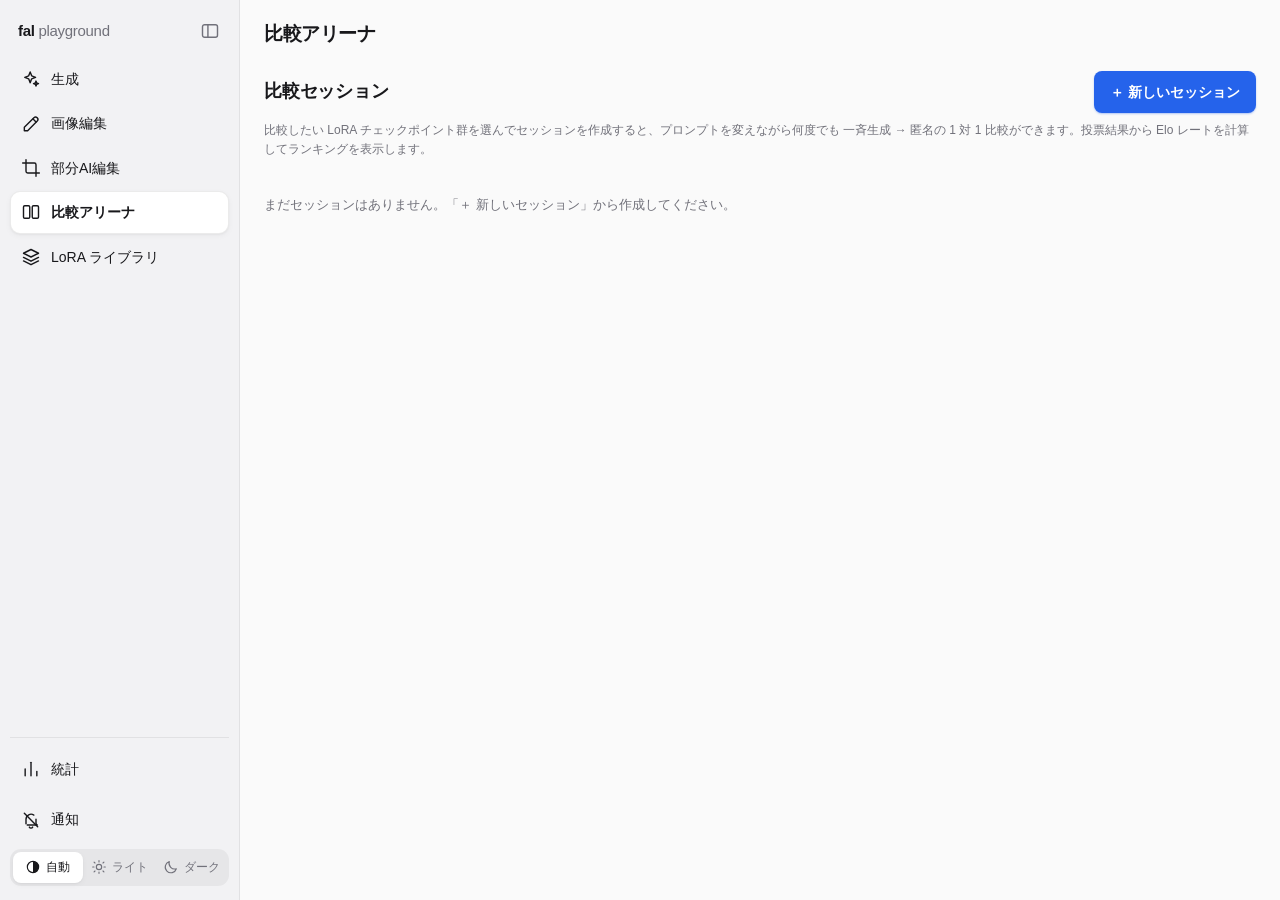
==== commit 12f6a11f: "アプリ化（PWA）と生成完了のプッシュ通知を入れる 8/19 のブランチ (535233b) に積まれたまま main に入っていなかった機能を、 今の作り（サイドバー・統合された Modal ジョブ" ====
--- a/arena.html
+++ b/arena.html
@@ -4,6 +4,17 @@
 <meta charset="utf-8">
 <meta name="viewport" content="width=device-width, initial-scale=1, viewport-fit=cover">
 <title>LoRA 比較アリーナ - fal playground</title>
+<!-- ホーム画面に追加してアプリとして使うための設定（iPhone / Android 共通）。
+     manifest は Cloudflare Access の下でも読めるよう Cookie 付きで取らせる -->
+<link rel="manifest" href="/manifest.json" crossorigin="use-credentials">
+<link rel="icon" href="/icons/icon-192.png" type="image/png">
+<link rel="apple-touch-icon" href="/icons/apple-touch-icon.png">
+<meta name="apple-mobile-web-app-capable" content="yes">
+<meta name="mobile-web-app-capable" content="yes">
+<meta name="apple-mobile-web-app-title" content="fal">
+<!-- ステータスバーの色。テーマの切り替えに合わせて push.js が実際の背景色に更新する -->
+<meta name="theme-color" content="#fafafa" media="(prefers-color-scheme: light)">
+<meta name="theme-color" content="#101012" media="(prefers-color-scheme: dark)">
 <link rel="stylesheet" href="style.css">
 <script>
 /* 保存済みのテーマとサイドバーの開閉は、描画前に反映する。
@@ -18,9 +29,12 @@
 </script>
 <script src="store.js" defer></script>
 <script src="lora-library.js" defer></script>
+<script src="sync-merge.js" defer></script>
 <script src="device-sync.js" defer></script>
+<script src="modal-errors.js" defer></script>
 <script src="arena-chart.js" defer></script>
 <script src="arena.js" defer></script>
+<script src="push.js" defer></script>
 </head>
 <body>
 
@@ -60,10 +74,11 @@
 
         <div class="panel arena-panel">
           <h3>新しいラウンド（全チェックポイントで一斉生成）</h3>
-          <label class="field">
+          <div class="round-prompt-head">
             <span class="label">プロンプト</span>
-            <textarea id="roundPrompt" rows="3" placeholder="生成したい画像を英語で記述..." spellcheck="false"></textarea>
-          </label>
+            <button id="groupEditBtn" class="ghost-btn small" type="button">グループ分け…</button>
+          </div>
+          <div id="roundPromptList" class="round-prompts"></div>
           <div class="row">
             <label class="field">
               <span class="label">サイズ</span>
@@ -175,6 +190,11 @@
       <input id="sessionCustomModel" type="text" placeholder="fal-ai/..." spellcheck="false">
     </label>
 
+    <label class="field" id="sessionCkptField" hidden>
+      <span class="label">チェックポイント（UNet）</span>
+      <select id="sessionCkpt" title="このセッションの全ラウンドで使う UNet。登録は生成画面の「チェックポイント」欄から行います"></select>
+    </label>
+
     <div class="field">
       <span class="label">参加チェックポイント（LoRA ライブラリから選択）</span>
       <div class="range-row">
@@ -200,6 +220,43 @@
   </form>
 </dialog>
 
+<!-- グループ分けダイアログ -->
+<dialog id="groupDialog" class="key-dialog session-dialog">
+  <form method="dialog" class="key-form">
+    <h2>チェックポイントのグループ分け</h2>
+    <p class="hint">
+      グループごとに別のプロンプトで一斉生成します。トリガーワードが違う同じ人物の LoRA をまとめて
+      比べるときに使います。投票とランキングはグループをまたいで行うので、総合順位はそのまま出ます。
+    </p>
+
+    <div class="field">
+      <span class="label">グループ</span>
+      <div id="groupList" class="group-list"></div>
+      <div class="plist-actions">
+        <button id="groupAddBtn" class="ghost-btn small" type="button">＋ グループを追加</button>
+      </div>
+    </div>
+
+    <div class="field">
+      <span class="label">所属するグループ</span>
+      <div class="range-row">
+        <select id="groupRangeStart"></select>
+        <span class="range-tilde">〜</span>
+        <select id="groupRangeEnd"></select>
+        <select id="groupRangeTarget"></select>
+        <button id="groupRangeBtn" class="ghost-btn small" type="button">範囲を割り当て</button>
+      </div>
+      <div id="groupAssign" class="plist group-assign"></div>
+    </div>
+
+    <div id="groupDialogError" class="error" hidden></div>
+    <div class="key-actions">
+      <button value="cancel" class="ghost-btn" formnovalidate type="submit">キャンセル</button>
+      <button value="save" id="groupSaveBtn" class="primary-btn" type="submit">保存</button>
+    </div>
+  </form>
+</dialog>
+
 <div id="lightbox" class="lightbox" hidden>
   <button id="lightboxClose" class="lightbox-close mobile-only" type="button" aria-label="閉じる">✕</button>
   <img alt="">
--- a/style.css
+++ b/style.css
@@ -292,6 +292,57 @@
   text-overflow: ellipsis;
 }
 
+/* 生成完了の通知（push.js）。オン / オフでベルの絵を入れ替え、オンのときだけ色を付ける */
+#pushNav .push-icon { display: contents; }
+#pushNav .push-icon-on,
+#pushNav.on .push-icon-off { display: none; }
+#pushNav.on .push-icon-on { display: contents; }
+#pushNav.on { color: var(--accent); }
+#pushNav.busy { opacity: 0.6; pointer-events: none; }
+
+/* 通知まわりの案内。画面ごとに共通のお知らせ欄が無いので、小さなトーストで出す */
+.push-toast {
+  position: fixed;
+  /* left/right + margin auto で中央に寄せる（left: 50% だけだと使える幅が
+     画面の半分になり、短い文でも折り返してしまう） */
+  left: 16px;
+  right: 16px;
+  margin-inline: auto;
+  width: fit-content;
+  max-width: 520px;
+  bottom: calc(24px + env(safe-area-inset-bottom));
+  z-index: 60;
+  padding: 12px 16px;
+  border-radius: 12px;
+  background: var(--material);
+  -webkit-backdrop-filter: blur(20px) saturate(180%);
+  backdrop-filter: blur(20px) saturate(180%);
+  border: 1px solid var(--hairline);
+  box-shadow: var(--shadow);
+  color: var(--text);
+  font-size: 14px;
+  line-height: 1.5;
+  transform: translateY(12px);
+  opacity: 0;
+  visibility: hidden;
+  transition: opacity 0.2s ease, transform 0.2s ease, visibility 0.2s;
+}
+
+.push-toast.show {
+  opacity: 1;
+  visibility: visible;
+  transform: translateY(0);
+}
+
+@media (max-width: 430px) {
+  /* 下部固定の生成バーに重ならない位置に出す */
+  .push-toast { bottom: calc(110px + env(safe-area-inset-bottom)); }
+}
+
+@media (prefers-reduced-motion: reduce) {
+  .push-toast { transition: none; }
+}
+
 /* テーマは巡回ボタンではなく 3 択にする。今どれを選んでいるかが常に見える */
 .theme-seg {
   display: flex;
@@ -513,8 +564,21 @@
   border-radius: var(--radius-control);
   padding: 8px 10px;
   width: 100%;
+  /* width: 100% だけでは縮まない。min-width の初期値 auto は「中身の幅」を
+     下限にするので、中身が画面より広いと箱ごと広がる。
+     **iOS Safari は <select> の中身を「いちばん長い選択肢」で測る**ため、
+     長いチェックポイント名（例「既定（qwen_image_2.1_Q8_0.gguf）」）が入ると
+     行が画面幅を超え、ページ全体が横にパンできてしまう。
+     .lora-head .lora-select には個別に入れてあったが、チェックポイント欄の
+     select は .lora-row の直下なのでそのルールが当たっていなかった。
+     ここで全体に効かせる（Chromium は select を勝手に切り詰めるので再現しない） */
+  min-width: 0;
+  max-width: 100%;
   transition: border-color var(--dur-quick) ease, box-shadow var(--dur-quick) ease;
 }
+
+/* 縮めた select の文字は「…」で切る（ぶつ切りだと壊れて見える） */
+select { text-overflow: ellipsis; }
 
 input:focus, select:focus, textarea:focus {
   outline: none;
@@ -525,7 +589,15 @@
 textarea { resize: vertical; min-height: 80px; }
 
 .row { display: flex; gap: 10px; }
-.row .field { flex: 1; }
+/* min-width: 0 が無いと、flex item の下限が「中身の固有幅」になる。
+   **iOS Safari は width: 100% の <input> を縮められる箱として扱わず、
+   固有幅（size=20 ぶん、16px で 170px 前後）をそのまま下限に効かせる**。
+   そのため 3 欄の行（サンプラー / スケジューラ / denoise。Modal のモデルを
+   選んだときだけ出る）が 550px 前後まで広がり、ページ全体が横にパンできて
+   いた。Chromium は % 幅の input の min-content を 0 とみなすので再現しない
+   （input 自体の min-width: 0 は 518df1e で入れてあるが、それは input の
+   下限であって、この label の下限には効かない） */
+.row .field { flex: 1; min-width: 0; }
 .num-field { max-width: 90px; }
 
 .advanced {
@@ -602,6 +674,16 @@
 .lora-accordion.collapsible[open] > summary::before { content: "\25BE "; }
 
 .lora-accordion > :not(summary) { margin-top: 8px; }
+
+/* 畳んでいる間だけ、summary に今の選択内容を添える（開けば中身で分かる） */
+.accordion-note {
+  color: var(--muted);
+  font-weight: 400;
+}
+
+.accordion-note:not(:empty)::before { content: "："; }
+
+.lora-accordion[open] > summary .accordion-note { display: none; }
 
 .lora-list {
   display: flex;
@@ -670,6 +752,12 @@
 .lora-head .lora-select {
   flex: 1;
   min-width: 0;
+}
+
+/* LoRA 行の ★（お気に入り）。ライブラリ管理画面の★と同じ見た目・同じ意味 */
+.lora-fav {
+  align-self: center;
+  cursor: pointer;
 }
 
 /* 有効 / 無効の切り替え。押すたびに入れ替わるので、ボタンには「今の状態」を出す */
@@ -943,6 +1031,67 @@
   }
 }
 
+/* 生成ボタンの行。ウォーム表示のリングをボタンの右に並べる */
+.generate-row {
+  display: flex;
+  align-items: center;
+  gap: 10px;
+}
+
+.generate-row .primary-btn { flex: 1; min-width: 0; }
+
+/* ウォームの残り時間。秒数は出さず、リングが減るだけ（急かさないため）。
+   残り 30 秒で黄、10 秒で赤。冷えているときは輪郭だけ残す */
+.warm-ring {
+  flex-shrink: 0;
+  width: 26px;
+  height: 26px;
+  display: block;
+}
+
+.warm-ring svg {
+  width: 100%;
+  height: 100%;
+  /* 12 時の位置から時計回りに減る */
+  transform: rotate(-90deg);
+}
+
+.warm-ring circle {
+  fill: none;
+  stroke-width: 3;
+  stroke-linecap: round;
+}
+
+.warm-track { stroke: var(--border); }
+
+.warm-arc {
+  stroke: var(--success);
+  /* 円周（2πr, r=9）。残りぶんだけ描く指定は JS が stroke-dashoffset で行う */
+  stroke-dasharray: 56.55;
+  transition: stroke-dashoffset var(--dur-quick) linear, stroke var(--dur-quick) ease;
+}
+
+.warm-ring.soon .warm-arc { stroke: var(--warn); }
+.warm-ring.last .warm-arc { stroke: var(--danger); }
+.warm-ring.cold .warm-arc { stroke: transparent; }
+
+/* 生成中はコンテナが動いているので、満ちたまま静かに脈打たせる。
+   **SVG の circle ではなく外側の span を動かす。** circle の opacity を動かすと
+   毎フレーム描き直しになり、しかもリングは backdrop-filter の効いた生成バーの
+   中なので、iOS はそのたびにバー全体のぼかしを描き直す（生成中ずっと重い）。
+   HTML 要素の opacity アニメーションは合成だけで済む */
+.warm-ring.busy { animation: warm-pulse 1.6s ease-in-out infinite; will-change: opacity; }
+
+@keyframes warm-pulse {
+  0%, 100% { opacity: 1; }
+  50% { opacity: 0.35; }
+}
+
+@media (prefers-reduced-motion: reduce) {
+  .warm-ring.busy { animation: none; }
+  .warm-arc { transition: none; }
+}
+
 /* ---------- running jobs ---------- */
 /* 生成中も追加リクエストを送れるため、実行中のジョブは 1 件 = 1 行の
    コンパクトな表示で並べる。件数が多いときはリスト内でスクロールし、
@@ -1097,6 +1246,16 @@
   display: block;
 }
 
+/* 結果の画像に載った指の横移動は、こちらで受け取る（前後の履歴へ送る・swipe-nav.js）。
+   既定のままだと、ブラウザが途中でスクロールとして引き取り、払っても何も起きない。
+   縦のスクロールとピンチは今までどおりブラウザに任せる
+   （2 行目を解釈できない実装では 1 行目が残り、ピンチだけ効かなくなる） */
+.detail-images .image-card img,
+.compare-grid .compare-img {
+  touch-action: pan-y;
+  touch-action: pan-y pinch-zoom;
+}
+
 .image-card .actions {
   display: flex;
   gap: 8px;
@@ -1134,6 +1293,65 @@
   gap: 8px;
   flex-wrap: wrap;
 }
+
+/* 結果の頭を、貼り付くページバー（スマホ）の下に出す */
+.detail { scroll-margin-top: calc(var(--shell-top, 0px) + 12px); }
+
+/* ---------- 生成結果への誘導 ---------- */
+/* 生成が終わるたびに結果まで飛ばしていたが、設定を直している最中や履歴を見て
+   いる最中に画面を持っていかれるのは具合が悪い。勝手には動かさず、結果が画面の
+   外にあるときだけこのボタンを浮かべ、押されたときだけ送る。
+
+   結果が下にあるときは画面の下（スマホでは下部固定バーの上・その実高さは
+   app.js が --genbar-h に入れる）、上にあるときは画面の上に出す */
+.jump-result {
+  position: fixed;
+  left: 50%;
+  bottom: calc(var(--genbar-h, 0px) + 16px);
+  /* 下部固定の生成バー（50）より下。バーが伸びたぶんは --genbar-h で避ける */
+  z-index: 45;
+  transform: translateX(-50%);
+  display: flex;
+  align-items: center;
+  gap: 6px;
+  padding: 10px 16px;
+  border: 1px solid var(--hairline);
+  border-radius: 999px;
+  /* 生成ボタンのすぐ上に出るので、同じ塗りだと「主ボタンが 2 つ」に見える。
+     浮かんでいる帯と同じマテリアルにし、文字だけアクセント色にする */
+  background: var(--material);
+  -webkit-backdrop-filter: blur(20px) saturate(180%);
+  backdrop-filter: blur(20px) saturate(180%);
+  color: var(--accent);
+  font-size: 13px;
+  font-weight: 600;
+  white-space: nowrap;
+  box-shadow: var(--shadow-floating);
+  animation: jump-rise var(--dur-move) var(--spring);
+}
+
+.jump-result.up {
+  bottom: auto;
+  /* ページバーの実高さは shell.js が --shell-top に入れる（PC では 0） */
+  top: calc(var(--shell-top, 0px) + 12px);
+  animation-name: jump-drop;
+}
+
+/* 矢印は結果のある向きへ。↓ を回して ↑ にする */
+.jump-result .jump-arrow {
+  display: inline-block;
+  font-size: 15px;
+  line-height: 1;
+}
+
+.jump-result.up .jump-arrow { transform: rotate(180deg); }
+
+.jump-result:hover { border-color: var(--accent); }
+.jump-result:active { transform: translateX(-50%) scale(0.97); }
+
+/* translateX(-50%) を持ったままなので、横位置ごと動かさないよう translate で書く */
+@keyframes jump-rise { from { opacity: 0; transform: translate(-50%, 10px); } }
+@keyframes jump-drop { from { opacity: 0; transform: translate(-50%, -10px); } }
 
 /* ---------- gallery ---------- */
 .gallery-section { margin-top: 24px; }
@@ -1171,6 +1389,15 @@
 }
 
 .gallery-search::placeholder { color: var(--muted); }
+
+.gallery-count {
+  font-size: 12px;
+  color: var(--muted);
+  white-space: nowrap;
+  font-variant-numeric: tabular-nums;
+}
+
+.gallery-count:empty { display: none; }
 
 .gallery {
   display: grid;
@@ -1497,37 +1724,18 @@
 
 .stats-nums strong { color: var(--text); font-weight: 600; }
 
-.stats-hist {
-  display: flex;
-  align-items: flex-end;
-  gap: 2px;
-  height: 64px;
-  border-bottom: 1px solid var(--border);
-}
-
-/* ビン全体を当たり判定にする（バーが低くてもツールチップを出せる） */
-.stats-bin {
-  flex: 1;
-  display: flex;
-  align-items: flex-end;
-  height: 100%;
-  border-radius: 3px 3px 0 0;
-}
-
-.stats-bin:hover { background: var(--bg); }
-
-.stats-bin span {
-  width: 100%;
-  background: var(--accent);
-  border-radius: 3px 3px 0 0;
-}
-
-.stats-axis {
-  display: flex;
-  justify-content: space-between;
-  font-size: 11px;
-  color: var(--muted);
-}
+/* 生成時間の分布（SVG）。幅は描いた時点の実測を viewBox にして、あとは縮尺で合わせる */
+.stats-chart { display: block; width: 100%; height: auto; }
+.stats-chart .grid { stroke: var(--hairline); }
+.stats-chart .baseline { stroke: var(--border); }
+.stats-chart .bar { fill: var(--accent); }
+.stats-chart .tick { fill: var(--muted); font-size: 10px; }
+.stats-chart .median-line { stroke: var(--muted); stroke-dasharray: 3 3; }
+.stats-chart .median-label { fill: var(--muted); font-size: 10px; font-weight: 600; }
+
+/* ビンの全高を当たり判定にする（バーが低くてもツールチップを出せる） */
+.stats-chart .hit { fill: transparent; }
+.stats-chart .hit:hover { fill: var(--hairline); }
 
 /* ---------- Civitai import ---------- */
 .civitai-dialog { width: min(560px, 92vw); }
@@ -1750,6 +1958,9 @@
 
   .icon-btn { width: 44px; height: 44px; }
 
+  /* タッチターゲット（44pt）を確保する */
+  .jump-result { min-height: 44px; font-size: 15px; padding: 10px 20px; }
+
   /* ギャラリー: 3 列固定・内部スクロール廃止（ページスクロールに統一） */
   .gallery {
     grid-template-columns: repeat(3, 1fr);
@@ -2029,6 +2240,74 @@
   white-space: nowrap;
 }
 
+/* ---- グループ（グループごとのプロンプト） ---- */
+.round-prompt-head {
+  display: flex;
+  align-items: center;
+  justify-content: space-between;
+  gap: 8px;
+  margin-bottom: 5px;
+}
+
+.round-prompts {
+  display: flex;
+  flex-direction: column;
+  gap: 10px;
+  margin-bottom: 10px;
+}
+
+.lb-group {
+  margin-left: 6px;
+  font-size: 11px;
+  color: var(--muted);
+}
+
+.round-group-prompt {
+  display: flex;
+  gap: 6px;
+  font-size: 12px;
+  color: var(--muted);
+  overflow: hidden;
+  text-overflow: ellipsis;
+  white-space: nowrap;
+}
+
+.round-group-prompt .name {
+  color: var(--text);
+  flex-shrink: 0;
+}
+
+.round-thumb-group {
+  font-size: 11px;
+  color: var(--muted);
+  margin-top: 8px;
+}
+
+.group-list {
+  display: flex;
+  flex-direction: column;
+  gap: 6px;
+}
+
+.group-row {
+  display: flex;
+  align-items: center;
+  gap: 8px;
+}
+
+.group-row input { flex: 1; min-width: 0; }
+.group-row .meta { flex-shrink: 0; }
+
+.group-assign label { justify-content: space-between; }
+.group-assign .plist-name { flex: 1; min-width: 0; }
+
+.group-assign select {
+  flex-shrink: 0;
+  max-width: 45%;
+  font-size: 13px;
+  padding: 2px 6px;
+}
+
 /* ---- セッション作成ダイアログ ---- */
 .session-dialog { width: min(560px, calc(100vw - 32px)); }
 
@@ -2072,6 +2351,14 @@
 }
 
 .plist label:hover { background: var(--bg); }
+
+/* input への width: 100% が効いてチェックボックスが横いっぱいに伸びるのを止める */
+.plist input[type="checkbox"] {
+  width: auto;
+  flex-shrink: 0;
+  margin: 0;
+  accent-color: var(--accent);
+}
 
 .plist .plist-name {
   overflow: hidden;
@@ -2462,9 +2749,13 @@
 
   .lightbox img { transition: none; }
 
+  /* 沈み込みだけやめる。transform: none にすると横の中央寄せごと消える */
+  .jump-result:active { transform: translateX(-50%); }
+
   .detail-images .image-card,
   .lightbox,
   .lightbox img,
+  .jump-result,
   .key-dialog[open] {
     animation-name: fade-in;
     animation-duration: 0.15s;
@@ -2477,6 +2768,7 @@
 @media (prefers-reduced-transparency: reduce) {
   .pagebar,
   .shell-scrim,
+  .jump-result,
   .generate-area {
     background: var(--panel);
     -webkit-backdrop-filter: none;
@@ -2581,6 +2873,31 @@
 .lib-sort select { padding: 5px 8px; font-size: 13px; width: auto; }
 .lib-tools .spacer { flex: 1; }
 
+/* 一括操作バー。選択があるときだけ出る */
+.lib-bulk {
+  display: flex;
+  align-items: center;
+  gap: 8px;
+  flex-wrap: wrap;
+  padding: 8px 10px;
+  border: 1px solid var(--border);
+  border-radius: 8px;
+  background: var(--panel, transparent);
+}
+.lib-bulk .spacer { flex: 1; }
+.lib-bulk-count { font-size: 13px; font-weight: 600; white-space: nowrap; }
+.lib-bulk select { padding: 5px 8px; font-size: 13px; width: auto; }
+
+/* 一括選択のチェックボックス。見出し行の展開操作と取り合わないよう、
+   クリックは checkbox 側で止める */
+.lib-check {
+  flex-shrink: 0;
+  margin: 3px 0 0;
+  width: 16px;
+  height: 16px;
+  accent-color: var(--accent, currentColor);
+}
+
 .lib-list {
   display: flex;
   flex-direction: column;
@@ -2628,6 +2945,35 @@
 .lib-star.on { color: #eab308; }
 .lib-star:active { transform: scale(1.25); }
 
+/* 非表示の付け外し。押せることが分かる程度の主張でよいので★より控えめに */
+.lib-eye {
+  background: none;
+  border: 0;
+  padding: 0;
+  font-size: 13px;
+  line-height: 1.7;
+  flex-shrink: 0;
+  cursor: pointer;
+  opacity: 0.35;
+  transition: opacity var(--dur-quick) ease;
+}
+.lib-eye:hover { opacity: 0.75; }
+.lib-eye.on { opacity: 0.8; }
+
+/* トリガーワードの入れ方（挿入位置 + 自動挿入）。狭い画面では縦に折る */
+.lib-trigger-opts {
+  display: flex;
+  align-items: center;
+  gap: 10px;
+  flex-wrap: wrap;
+}
+
+.lib-trigger-opts select { width: auto; }
+.lib-trigger-opts .check-row { color: var(--muted); }
+
+/* 非表示にしたものは、一覧でもそれと分かるように薄くする */
+.lib-card.is-hidden .lib-name { color: var(--muted); }
+
 .lib-badge {
   font-size: 11px;
   border-radius: 5px;
@@ -2658,6 +3004,13 @@
   color: var(--accent);
   border-radius: 6px;
   padding: 1px 8px;
+  /* トリガーワードは 1 語が長いことがある（自分で学習した LoRA にありがち。
+     例 "Joshua_a_young_man_with_curly_brown_hair_photorealistic"）。
+     親の flex-wrap はチップ**同士**しか折り返さないので、1 つのチップが
+     画面より長いとそのまま行を押し広げ、ページが横にパンできてしまう。
+     語の途中でも折れるようにして、幅も器で止める */
+  max-width: 100%;
+  overflow-wrap: anywhere;
 }
 
 .lib-sub {
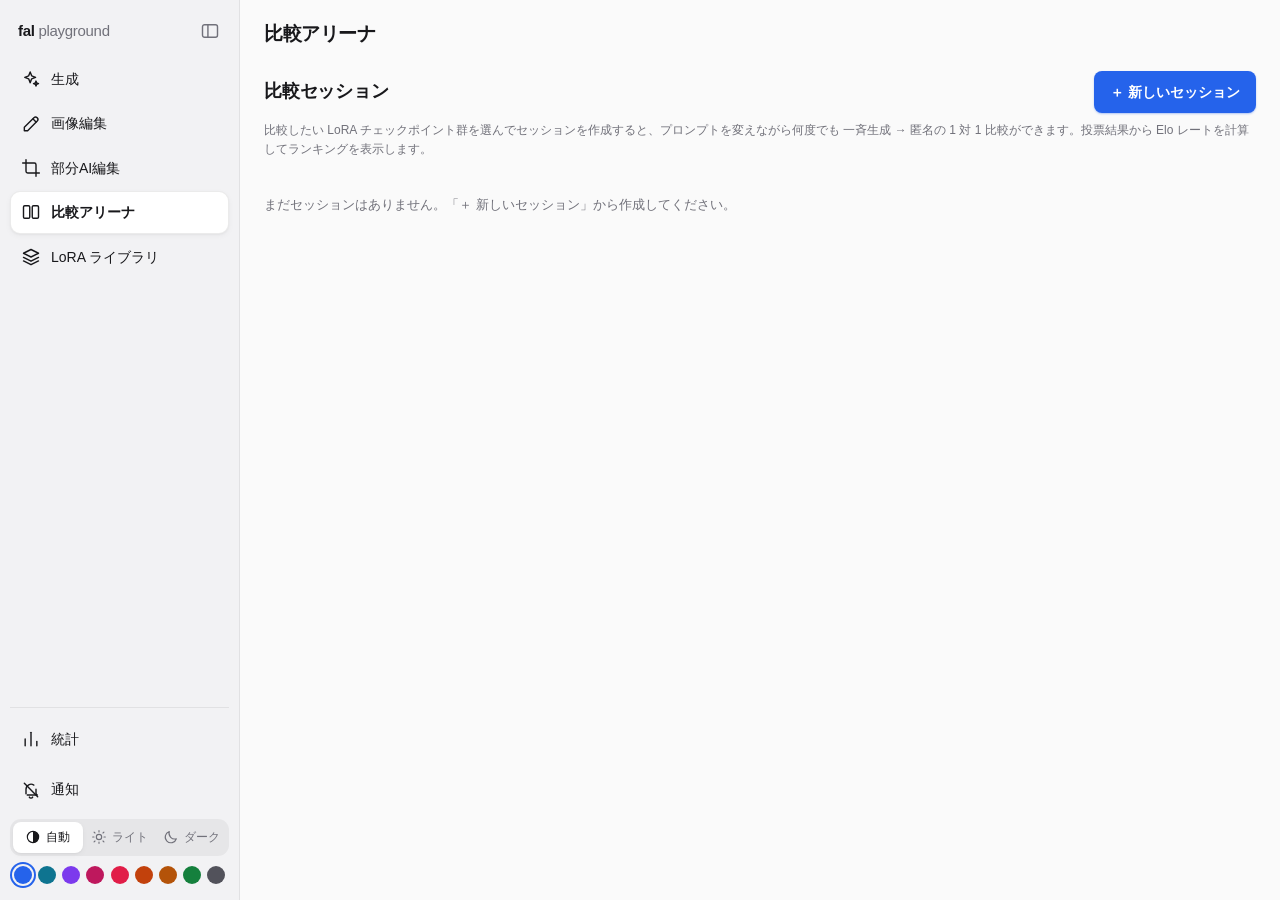
==== commit 38bcb949: "アクセントカラーを 9 色から選べるようにする 8/20 のブランチ (9a305e4) に積まれたまま main に入っていなかった機能を、 今の作り (shell.js のサイドバーがテーマを持つ" ====
--- a/arena.html
+++ b/arena.html
@@ -17,12 +17,14 @@
 <meta name="theme-color" content="#101012" media="(prefers-color-scheme: dark)">
 <link rel="stylesheet" href="style.css">
 <script>
-/* 保存済みのテーマとサイドバーの開閉は、描画前に反映する。
+/* 保存済みのテーマ・アクセントカラー・サイドバーの開閉は、描画前に反映する。
    後から JS で当てると、明→暗の切り替わりや幅の跳ねが一瞬見えてしまう */
 (function () {
   try {
     var d = document.documentElement, s = localStorage;
     d.dataset.theme = s.getItem('fal_theme') || 'auto';
+    var accent = s.getItem('fal_accent');
+    if (accent && accent !== 'blue') d.dataset.accent = accent;
     d.dataset.sidebar = s.getItem('fal_sidebar') || 'open';
   } catch (e) { /* ストレージが使えない環境では既定のまま */ }
 })();
--- a/style.css
+++ b/style.css
@@ -1,13 +1,32 @@
 /* ---------- theme ---------- */
+
+/* アクセントカラー（サイドバーで 9 色から選ぶ。shell.js）。
+   色ごとにライト用（-l）とダーク用（-d）の値を持ち、下の配色の定義が
+   そのどちらかを --accent に入れる。どの色も、ボタンの文字（--accent-text）と
+   背景の上の色がコントラスト比 4.5 以上になるように選んである。
+   既定のブルーは以前からの配色のまま */
+:root {
+  --accent-l: #2563eb; --accent-hover-l: #1d4ed8; --accent-text-l: #ffffff;
+  --accent-d: #3b82f6; --accent-hover-d: #60a5fa; --accent-text-d: #0b1220;
+}
+[data-accent="cyan"] { --accent-l: #0e7490; --accent-hover-l: #155e75; --accent-text-l: #ffffff; --accent-d: #22d3ee; --accent-hover-d: #67e8f9; --accent-text-d: #083344; }
+[data-accent="purple"] { --accent-l: #7c3aed; --accent-hover-l: #6d28d9; --accent-text-l: #ffffff; --accent-d: #a78bfa; --accent-hover-d: #c4b5fd; --accent-text-d: #1e1033; }
+[data-accent="pink"] { --accent-l: #be185d; --accent-hover-l: #9d174d; --accent-text-l: #ffffff; --accent-d: #f472b6; --accent-hover-d: #f9a8d4; --accent-text-d: #3b0a24; }
+[data-accent="red"] { --accent-l: #e11d48; --accent-hover-l: #be123c; --accent-text-l: #ffffff; --accent-d: #fb7185; --accent-hover-d: #fda4af; --accent-text-d: #3b0712; }
+[data-accent="orange"] { --accent-l: #c2410c; --accent-hover-l: #9a3412; --accent-text-l: #ffffff; --accent-d: #fb923c; --accent-hover-d: #fdba74; --accent-text-d: #2a1204; }
+[data-accent="yellow"] { --accent-l: #b45309; --accent-hover-l: #92400e; --accent-text-l: #ffffff; --accent-d: #fbbf24; --accent-hover-d: #fcd34d; --accent-text-d: #291a00; }
+[data-accent="green"] { --accent-l: #15803d; --accent-hover-l: #166534; --accent-text-l: #ffffff; --accent-d: #4ade80; --accent-hover-d: #86efac; --accent-text-d: #052e16; }
+[data-accent="graphite"] { --accent-l: #52525b; --accent-hover-l: #3f3f46; --accent-text-l: #ffffff; --accent-d: #a1a1aa; --accent-hover-d: #d4d4d8; --accent-text-d: #18181b; }
+
 :root {
   --bg: #fafafa;
   --panel: #ffffff;
   --text: #18181b;
   --muted: #71717a;
   --border: #e4e4e7;
-  --accent: #2563eb;
-  --accent-hover: #1d4ed8;
-  --accent-text: #ffffff;
+  --accent: var(--accent-l);
+  --accent-hover: var(--accent-hover-l);
+  --accent-text: var(--accent-text-l);
   --danger: #dc2626;
   --warn: #d97706;
   --success: #16a34a;
@@ -34,9 +53,9 @@
   --text: #f4f4f5;
   --muted: #a1a1aa;
   --border: #2a2a2e;
-  --accent: #3b82f6;
-  --accent-hover: #60a5fa;
-  --accent-text: #0b1220;
+  --accent: var(--accent-d);
+  --accent-hover: var(--accent-hover-d);
+  --accent-text: var(--accent-text-d);
   --danger: #f87171;
   --warn: #fbbf24;
   --success: #4ade80;
@@ -60,9 +79,9 @@
     --text: #f4f4f5;
     --muted: #a1a1aa;
     --border: #2a2a2e;
-    --accent: #3b82f6;
-    --accent-hover: #60a5fa;
-    --accent-text: #0b1220;
+    --accent: var(--accent-d);
+    --accent-hover: var(--accent-hover-d);
+    --accent-text: var(--accent-text-d);
     --danger: #f87171;
     --warn: #fbbf24;
     --success: #4ade80;
@@ -290,6 +309,33 @@
   min-width: 0;
   overflow: hidden;
   text-overflow: ellipsis;
+}
+
+/* アクセントカラーの色見本（9 色）。今の色には輪を付ける */
+.accent-row {
+  display: flex;
+  justify-content: space-between;
+  gap: 4px;
+  padding: 2px 4px;
+}
+
+.accent-swatch {
+  width: 18px;
+  height: 18px;
+  flex: none;
+  padding: 0;
+  border: none;
+  border-radius: 50%;
+  background: var(--swatch);
+  cursor: pointer;
+  transition: transform var(--dur-quick) var(--spring);
+}
+
+.accent-swatch:hover { transform: scale(1.15); }
+.accent-swatch:active { transform: scale(0.9); }
+
+.accent-swatch[aria-pressed="true"] {
+  box-shadow: 0 0 0 2px var(--sidebar-bg), 0 0 0 4px var(--swatch);
 }
 
 /* 生成完了の通知（push.js）。オン / オフでベルの絵を入れ替え、オンのときだけ色を付ける */
@@ -432,6 +478,8 @@
   /* 畳んだ幅では 3 つ横に並ばないので縦に積む */
   [data-sidebar="rail"] .theme-seg { flex-direction: column; }
   [data-sidebar="rail"] .theme-btn { padding: 8px 4px; }
+  /* アクセントの色見本は、畳んだサイドバー（アイコンだけ）には入らないので出さない */
+  [data-sidebar="rail"] .accent-row { display: none; }
 }
 
 /* ドロワー（900px 以下）: 常設をやめて、上から重なる引き出しにする */
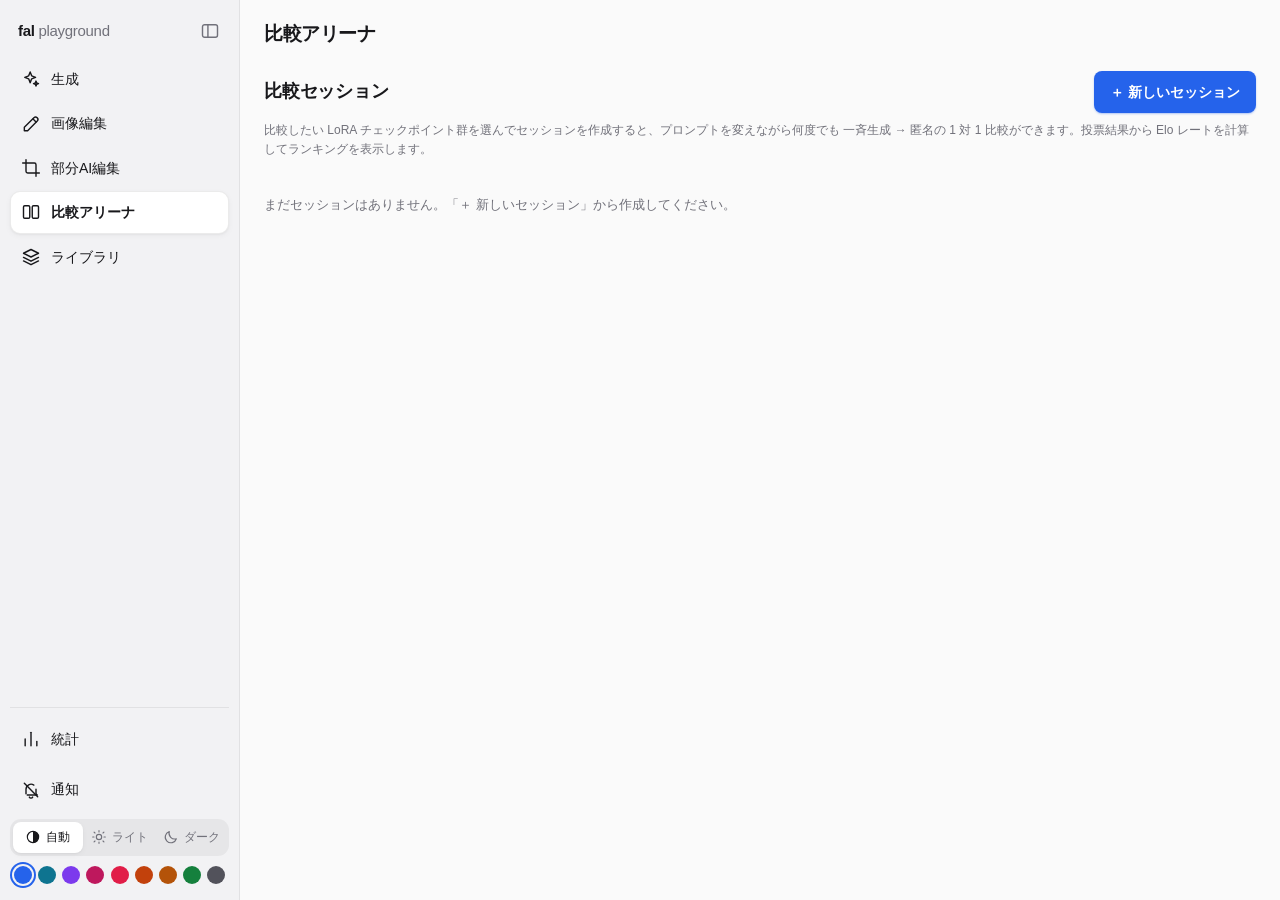
==== commit dec9dcfe: "ライブラリにモデル（チェックポイント）とエンドポイントを統合し、★と非表示を付けられるようにする - LoRA ライブラリ画面を「ライブラリ」にし、LoRA・モデル・エンドポイントを同じ一覧に並べる。" ====
--- a/arena.html
+++ b/arena.html
@@ -31,6 +31,8 @@
 </script>
 <script src="store.js" defer></script>
 <script src="lora-library.js" defer></script>
+<script src="ckpt-library.js" defer></script>
+<script src="endpoint-library.js" defer></script>
 <script src="sync-merge.js" defer></script>
 <script src="device-sync.js" defer></script>
 <script src="modal-errors.js" defer></script>
--- a/style.css
+++ b/style.css
@@ -175,6 +175,12 @@
 .shell-body {
   flex: 1;
   min-width: 0;
+  /* 折り返せない長い文字列（LoRA の URL など）が 1 か所でもはみ出すと、
+     ページ全体の幅が広がり、スマホでは縮小表示されて横にパンできてしまう。
+     個々の要素で折り返すのが本筋だが、取りこぼしても画面幅を超えないよう
+     ここで切っておく。clip はスクロール領域を作らないので、ページバーの
+     sticky や下部固定バー（fixed）には影響しない */
+  overflow-x: clip;
 }
 
 .sidebar {
@@ -625,8 +631,15 @@
   transition: border-color var(--dur-quick) ease, box-shadow var(--dur-quick) ease;
 }
 
-/* 縮めた select の文字は「…」で切る（ぶつ切りだと壊れて見える） */
-select { text-overflow: ellipsis; }
+/* 縮めた select の文字は「…」で切る（ぶつ切りだと壊れて見える）。
+   iOS Safari は箱を縮めても、選ばれている選択肢の文字を箱の外へはみ出した
+   ものとして扱い、ページの幅を広げてしまう（モデル欄で最も長い
+   「Krea 2 [turbo] 自前ホスト（Modal LanPaint 版・インペイントと共有）」を
+   選ぶと、縮小表示されて横にパンできた）。はみ出しは箱の中で切る */
+select {
+  overflow: hidden;
+  text-overflow: ellipsis;
+}
 
 input:focus, select:focus, textarea:focus {
   outline: none;
@@ -990,7 +1003,8 @@
 }
 
 /* ---------- buttons ---------- */
-button { font: inherit; cursor: pointer; -webkit-tap-highlight-color: transparent; }
+/* 連打がダブルタップ拡大に取られないようにする（ピンチ拡大は残る） */
+button { font: inherit; cursor: pointer; -webkit-tap-highlight-color: transparent; touch-action: manipulation; }
 
 button:focus-visible, a.ghost-btn:focus-visible, a.nav-item:focus-visible {
   outline: 2px solid var(--accent);
@@ -1331,9 +1345,13 @@
   word-break: break-word;
 }
 
+/* モデル名・LoRA のファイル名や URL は空白を含まず折り返せないことがある。
+   はみ出すとページ全体の幅が広がり、スマホで横にパンできてしまうため、
+   どこでも折り返せるようにする */
 .detail-meta .meta-line {
   font-size: 12px;
   color: var(--muted);
+  overflow-wrap: anywhere;
 }
 
 .detail-actions {
@@ -2641,7 +2659,7 @@
 
 .edit-result { padding: 20px; display: flex; flex-direction: column; gap: 12px; }
 .edit-result h3 { margin: 0; font-size: 15px; }
-.edit-result img { max-width: 100%; border-radius: 8px; }
+.edit-result img { max-width: 100%; border-radius: 8px; cursor: zoom-in; }
 
 a.dl-btn { display: inline-block; text-decoration: none; text-align: center; }
 
@@ -3018,6 +3036,19 @@
 
 .lib-trigger-opts select { width: auto; }
 .lib-trigger-opts .check-row { color: var(--muted); }
+
+/* 展開しない行（エンドポイント）は、押せそうに見せない */
+.lib-card-head.static { cursor: default; }
+
+/* 種類（LoRA / モデル / エンドポイント）の絞り込み。ほかのチップと区別できるよう
+   少しだけ大きく、角を控えめにする */
+.lib-kinds .lib-kind-chip {
+  border-radius: 8px;
+  padding: 4px 12px;
+  font-size: 13px;
+}
+.lib-badge.kind-ckpt { color: #0e7490; border-color: color-mix(in srgb, #0e7490 35%, transparent); }
+.lib-badge.kind-endpoint { color: #7c3aed; border-color: color-mix(in srgb, #7c3aed 35%, transparent); }
 
 /* 非表示にしたものは、一覧でもそれと分かるように薄くする */
 .lib-card.is-hidden .lib-name { color: var(--muted); }
@@ -3406,6 +3437,7 @@
   gap: 6px;
 }
 .ie-result-card img {
+  cursor: zoom-in;
   width: 100%;
   max-height: 60vh;
   object-fit: contain;
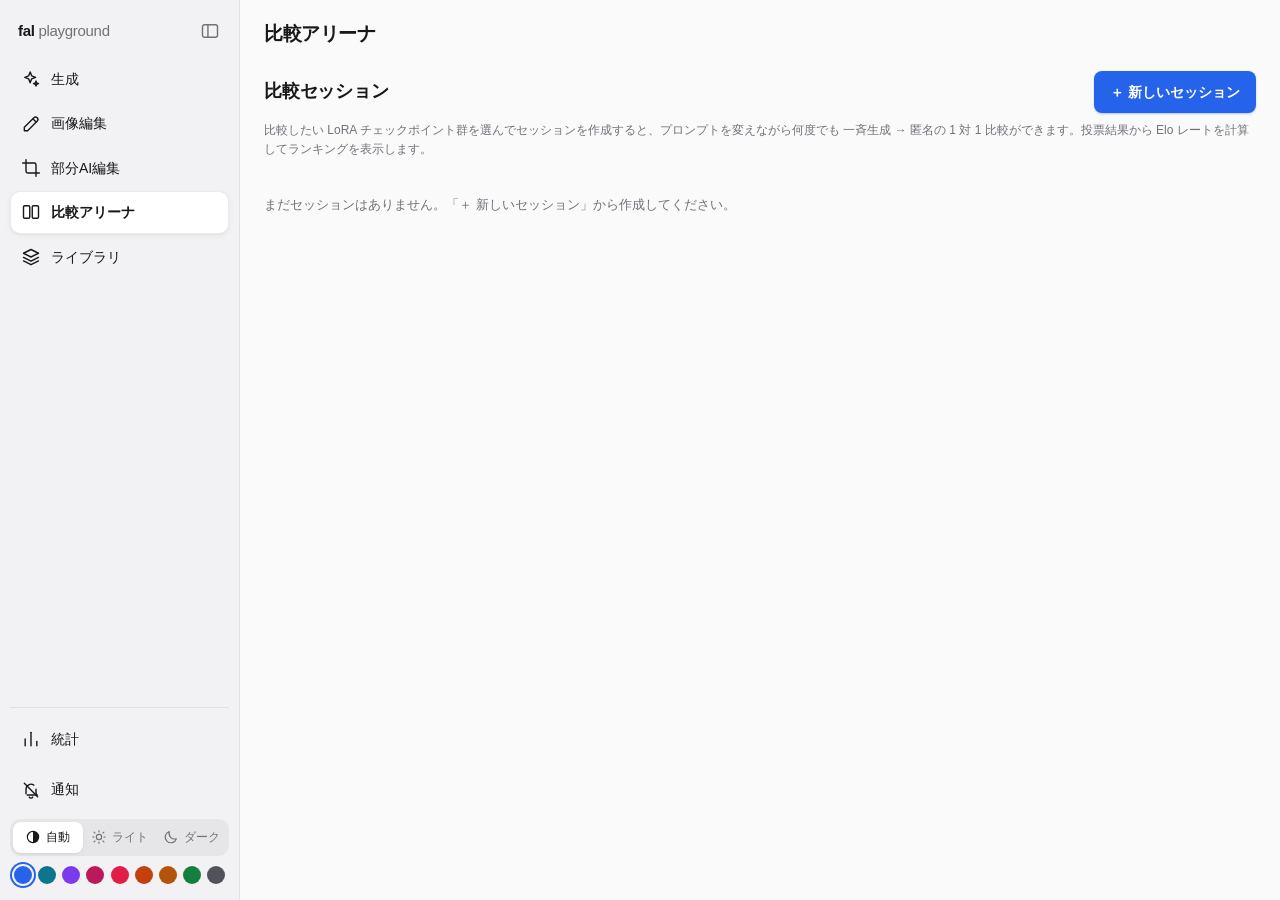
==== commit 2d91d432: "feat(arena): 共通 LoRA を置いて「A+B vs A のみ」を比べられるようにする セッション作成時に「全員に付ける LoRA」（強さつき・複数可）を置けるようにした。 選んだ LoR" ====
--- a/arena.html
+++ b/arena.html
@@ -185,7 +185,7 @@
         <select id="sessionModel"></select>
       </label>
       <label class="field num-field scale-field">
-        <span class="label">LoRA scale</span>
+        <span class="label">参加 LoRA の scale</span>
         <input id="sessionScale" type="number" min="0" max="2" step="0.05" value="1">
       </label>
     </div>
@@ -200,7 +200,16 @@
     </label>
 
     <div class="field">
-      <span class="label">参加チェックポイント（LoRA ライブラリから選択）</span>
+      <span class="label">全員に付ける LoRA（共通・任意）</span>
+      <div id="commonLoraList" class="common-lora-list"></div>
+      <div class="plist-actions">
+        <button id="addCommonLoraBtn" class="ghost-btn small" type="button">＋ 共通 LoRA を追加</button>
+      </div>
+      <div class="hint">ここに置いた LoRA は全参加者に同じ強さで付きます。A+B と A のみを比べるときは、ここに A を置き、下で B と「共通 LoRA だけの参加者」を選びます。</div>
+    </div>
+
+    <div class="field">
+      <span class="label">参加チェックポイント（LoRA ライブラリから選択。1 つ = 1 参加者）</span>
       <div class="range-row">
         <select id="rangeStart"></select>
         <span class="range-tilde">〜</span>
@@ -213,7 +222,11 @@
         <span id="plistCount" class="meta"></span>
       </div>
       <div id="plist" class="plist"></div>
-      <div class="hint">2 つの LoRA を「範囲を選択」で指定すると、名前順（バージョン番号順）でその間にあるチェックポイントもすべて個別の参加者として選択されます。</div>
+      <label class="check-row baseline-row">
+        <input id="includeBaseline" type="checkbox">
+        <span id="includeBaselineLabel">LoRA なしの参加者も入れる</span>
+      </label>
+      <div class="hint">共通 LoRA があるときは、選んだ LoRA がその上に乗ります（強さは上の「LoRA scale」）。2 つの LoRA を「範囲を選択」で指定すると、名前順（バージョン番号順）でその間にあるチェックポイントもすべて個別の参加者として選択されます。</div>
     </div>
 
     <div id="sessionDialogError" class="error" hidden></div>
--- a/style.css
+++ b/style.css
@@ -432,12 +432,12 @@
 .theme-label { overflow: hidden; text-overflow: ellipsis; }
 
 /* ---------- ページバー ---------- */
-/* PC では画面名の見出しだけ。狭いときだけハンバーガー付きの固定バーになる */
+/* PC では画面名の見出しだけ。狭いときだけハンバーガー付きの固定バーになる。
+   幅は各画面の本文（main）と同じ最大幅・同じ左端に揃える */
 .pagebar {
   display: flex;
   align-items: center;
   gap: 8px;
-  max-width: 1400px;
   margin: 0 auto;
   padding: 22px 24px 0;
 }
@@ -447,6 +447,13 @@
 [data-page="imgedit.html"] .pagebar { max-width: 860px; }
 [data-page="imgedit.html"] .pagebar,
 [data-page="library.html"] .pagebar { padding-inline: 16px; }
+
+/* 大きなディスプレイでは、1 列のフォームを無理に引き伸ばさず 2 列にする
+   （画像編集・ライブラリ）。幅の値は下の .ie-main / .lib-main と揃える */
+@media (min-width: 1600px) {
+  [data-page="imgedit.html"] .pagebar { max-width: 1920px; }
+  [data-page="library.html"] .pagebar { max-width: 1560px; }
+}
 
 .pagebar-title {
   margin: 0;
@@ -547,14 +554,19 @@
 /* 列は minmax(0, 1fr) にする。1fr だけだと最小幅が auto になり、
    折り返せない中身（select の長いモデル名など）の固有幅で列が
    ビューポートより広がってページ全体が横にはみ出す（スマホで
-   縮小表示・右に余白ができる）ため */
+   縮小表示・右に余白ができる）ため。
+   最大幅は付けない。右列は結果とギャラリー（自動で列が増える）なので、
+   大きなディスプレイでは左右に余白を残すより画面いっぱいに使うほうがよい */
 .layout {
   display: grid;
   grid-template-columns: 340px minmax(0, 1fr);
   gap: 24px;
-  max-width: 1400px;
-  margin: 0 auto;
   padding: 24px;
+}
+
+/* 横に余裕があるときは、操作パネルも少し広げて長いモデル名やボタン列を折り返しにくくする */
+@media (min-width: 1800px) {
+  .layout { grid-template-columns: 380px minmax(0, 1fr); }
 }
 
 @media (max-width: 900px) {
@@ -979,6 +991,37 @@
   gap: 8px;
 }
 
+.size-ratio-row {
+  display: flex;
+  align-items: flex-end;
+  gap: 10px;
+}
+
+.size-ratio {
+  flex: 1;
+  min-width: 0;
+  display: flex;
+  flex-direction: column;
+  gap: 5px;
+}
+
+.size-lock {
+  display: flex;
+  align-items: center;
+  gap: 6px;
+  min-height: 36px;
+  font-size: 13px;
+  color: var(--muted);
+  cursor: pointer;
+  white-space: nowrap;
+}
+
+.size-lock input {
+  width: auto;
+  margin: 0;
+  accent-color: var(--accent);
+}
+
 .size-dim {
   flex: 1;
   display: flex;
@@ -1353,6 +1396,8 @@
   color: var(--muted);
   overflow-wrap: anywhere;
 }
+/* LoRA のキー外れなど、結果に添える注意 */
+.detail-meta .meta-line.warn { color: var(--warn); }
 
 .detail-actions {
   display: flex;
@@ -1576,6 +1621,10 @@
 .lightbox img {
   max-width: 100%;
   max-height: 100%;
+  /* 等倍の大きさは、読み込めたら lightbox-zoom.js が px で width / height に入れる
+     （iOS Safari で生成直後の 1 回目だけ小さく出る崩れを避けるため）。
+     次の画像の読み込み中は前の画像の大きさが残るので、縦横比が違っても歪ませない */
+  object-fit: contain;
   border-radius: 8px;
   box-shadow: var(--shadow-floating);
   animation: rise-in var(--dur-move) var(--spring) backwards;
@@ -1686,6 +1735,8 @@
 }
 
 .hf-search input { flex: 1; min-width: 0; }
+
+.hf-owner-field select { width: 100%; }
 
 .hf-list {
   display: flex;
@@ -2057,9 +2108,8 @@
 }
 
 /* ---------- arena（LoRA 比較アリーナ / arena.html） ---------- */
+/* 生成画面と同じく最大幅は付けない（セッション一覧・投票の画像は広いほど見やすい） */
 .arena-main {
-  max-width: 1400px;
-  margin: 0 auto;
   padding: 24px;
 }
 
@@ -2433,6 +2483,18 @@
 }
 
 .scale-field { max-width: 110px; }
+
+/* 全員に付ける LoRA（共通）の行: LoRA の選択 + scale + 削除 */
+.common-lora-list { display: flex; flex-direction: column; gap: 6px; }
+.common-lora-list:empty { display: none; }
+.common-lora-row { display: flex; align-items: center; gap: 8px; }
+.common-lora-row select { flex: 1; min-width: 0; }
+.common-lora-row input[type="number"] { width: 72px; flex-shrink: 0; }
+.common-lora-row button { flex-shrink: 0; }
+
+/* 共通 LoRA に置いたものは上乗せの候補から外す（同じ LoRA を 2 回付けない） */
+.plist label.plist-common { opacity: 0.45; cursor: default; }
+.baseline-row { margin-top: 8px; font-size: 13px; }
 
 @media (max-width: 430px) {
   .arena-main { padding: 16px; }
@@ -2970,6 +3032,17 @@
   gap: 10px;
 }
 
+/* 大きなディスプレイでは 2 列に並べる。1 列のまま広げると、名前と右端のバッジが
+   離れすぎて読みにくい。開いたカードは同じ行の隣を引き伸ばさないよう上揃えにする */
+@media (min-width: 1600px) {
+  .lib-main { max-width: 1560px; }
+  .lib-list {
+    display: grid;
+    grid-template-columns: repeat(2, minmax(0, 1fr));
+    align-items: start;
+  }
+}
+
 .lib-card {
   background: var(--panel);
   border: 1px solid var(--border);
@@ -3185,6 +3258,27 @@
   display: flex;
   flex-direction: column;
   gap: 16px;
+}
+
+/* 大きなディスプレイでは左に入力（画像・指示）、右に出力（結果・履歴）の 2 列にする。
+   狭いときは .ie-col を display: contents にして、従来どおり 1 列に流す */
+.ie-col { display: contents; }
+
+@media (min-width: 1600px) {
+  .ie-main {
+    max-width: 1920px;
+    display: grid;
+    grid-template-columns: repeat(2, minmax(0, 1fr));
+    gap: 16px 24px;
+    align-items: start;
+  }
+
+  .ie-col {
+    display: flex;
+    flex-direction: column;
+    gap: 16px;
+    min-width: 0;
+  }
 }
 
 .ie-panel {
@@ -3392,6 +3486,19 @@
   display: flex;
   flex-direction: column;
   gap: 8px;
+}
+
+/* 2 列のときは、実行ボタンと順番待ちを入力側（左列）の真下に揃える。
+   本文と同じ列割りの grid にして、中身を 1 列目に置く（本文の左右 16px ぶんを引いた幅） */
+@media (min-width: 1600px) {
+  .ie-run-inner {
+    max-width: calc(1920px - 32px);
+    display: grid;
+    grid-template-columns: repeat(2, minmax(0, 1fr));
+    gap: 8px 24px;
+  }
+
+  .ie-run-inner > * { grid-column: 1; }
 }
 
 .ie-run .primary-btn { width: 100%; }
